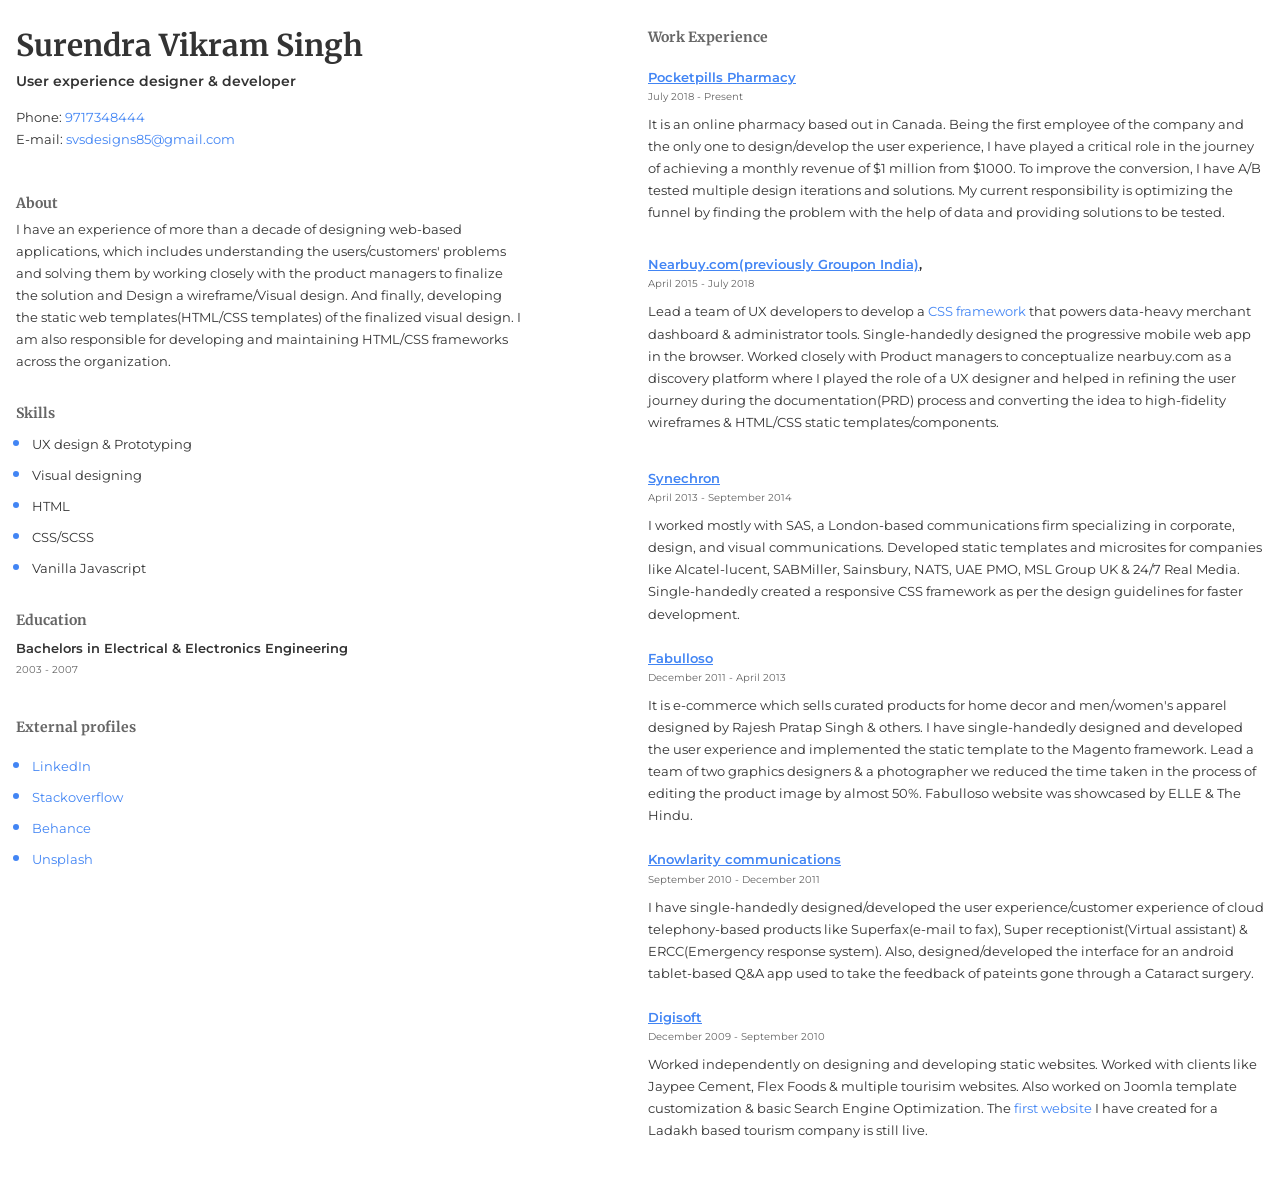
==== index.html @ 2b6efdc6 "filename change" ====
<!DOCTYPE html>
<html lang="en">
  <head>
    <meta charset="UTF-8">
    <meta http-equiv="X-UA-Compatible" content="IE=edge">
    <meta name="viewport" content="width=device-width, initial-scale=1.0">
    <title>Surendra Vikram Singh, UX Designer/Developer</title>
    <link rel="preconnect" href="https://fonts.googleapis.com">
    <link rel="preconnect" href="https://fonts.gstatic.com" crossorigin>
    <!-- <link href="https://fonts.googleapis.com/css2?family=Merriweather+Sans:wght@300;500;800&family=Merriweather:wght@300;400;700&display=swap" rel="stylesheet"> -->
    <link rel="preconnect" href="https://fonts.googleapis.com">
    <link rel="preconnect" href="https://fonts.googleapis.com">
    <link href="https://fonts.googleapis.com/css2?family=Merriweather:wght@300;400;700&family=Montserrat:wght@400;600;700&display=swap" rel="stylesheet">
    <link href="https://fonts.googleapis.com/icon?family=Material+Icons" rel="stylesheet">
    <link rel="stylesheet" href="styles/style.css" class="block">
  </head>

  <body class="">
    <div class="page-container">

      <!-- Content -->
      <main>
        <section>
          <div class="container full-height">
            <div class="row between-xs full-height">
              <div class="column column--xs-12 column--l-5">
                <div class="wrapper--vertical-l">
                  <h1 class="font-bold">Surendra Vikram Singh</h1>
                  <h2 class="h5 p font-medium margin-top-xs lineheight-default">User experience designer & developer</h2>
                  <address class="margin-top-m">
                    <small class="lineheight-default p">Phone: <a href="tel:9717348444">9717348444</a></small><br>
                    <small class="lineheight-default p">E-mail: <a href="mailto:svsdesigns85@gmail.com">svsdesigns85@gmail.com</a></small>
                  </address>
                </div>

                <div class="wrapper--content margin-top-s">
                  <h3 class="h5 font-bold color-light">About</h1>
                  <p class="margin-top-xs">I have an experience of more than a decade of designing web-based applications, which includes understanding the users/customers' problems and solving them by working closely with the product managers to finalize the solution and Design a wireframe/Visual design. And finally, developing the static web templates(HTML/CSS templates) of the finalized visual design. I am also responsible for developing and maintaining HTML/CSS frameworks across the organization.</p>
                </div>

                <!-- Skills -->
                <div class="wrapper--content margin-top-s">
                  <h3 class="h5 font-bold color-light">Skills</h1>
                  <ul class="list list--secondary">
                    <li class="p">UX design & Prototyping</li>
                    <li class="p">Visual designing</li>
                    <li class="p">HTML</li>
                    <li class="p">CSS/SCSS</li>
                    <li class="p">Vanilla Javascript</li>
                  </ul>
                </div>

                <!-- Education -->
                <div class="wrapper--content margin-top-s">
                  <h3 class="h5 font-bold color-light">Education</h1>

                  <div class="wrapper--vertical-s">
                    <h4 class="p font-medium">Bachelors in Electrical & Electronics Engineering</h4>
                    <p class="small color-light font-regular lineheight-default margin-top-xs">2003 - 2007</p>
                  </div>
                </div>

                <!-- Education -->
                <div class="wrapper--content margin-top-s">
                  <h3 class="h5 font-bold color-light">External profiles</h1>

                  <div class="wrapper--vertical-s">
                    <ul class="list list--secondary">
                      <li class="p"><a href="https://www.linkedin.com/in/svsdesigns/" target="__blank">LinkedIn</a></li>
                      <li class="p"><a href="https://stackoverflow.com/users/1160568/svs" target="__blank">Stackoverflow</a></li>
                      <li class="p"><a href="https://www.behance.net/svsdesigns" target="__blank">Behance</a></li>
                      <li class="p"><a href="https://unsplash.com/@svsdesigns" target="__blank">Unsplash</a></li>
                    </ul>
                  </div>
                </div>
                
              </div>
              <div class="column column--xs-12 column--l-6">
                <div class="wrapper--content margin-top-l">
                  <h3 class="h5 font-bold color-light">Work Experience</h1>
                </div>

                <!-- Pocketpills -->
                <div class="wrapper--vertical-s">
                  <h4 class="p font-medium"><a href="https://pocketpills.com" target="_blank" class="txt-underline">Pocketpills Pharmacy</a><br><i class="small color-light font-regular lineheight-default">July 2018 - Present</i></h4>
                  <p class="margin-top-s">It is an online pharmacy based out in Canada. Being the first employee of the company and the only one to design/develop the user experience, I have played a critical role in the journey of achieving a monthly revenue of $1 million from $1000. To improve the conversion, I have A/B tested multiple design iterations and solutions. My current responsibility is optimizing the funnel by finding the problem with the help of data and providing solutions to be tested. </p>
                </div>

                <!-- Nearbuy -->
                <div class="wrapper--vertical-l">
                  <h4 class="p font-medium"><a href="https://www.nearbuy.com/" target="_blank" class="txt-underline">Nearbuy.com(previously Groupon India)</a>, <br><i class="small color-light font-regular lineheight-default">April 2015 - July 2018</i></h4>
                  <p class="margin-top-s">Lead a team of UX developers to develop a <a href="http://design.nearbuytools.com/phantom/v2/index.html" target="_blank">CSS framework</a> that powers data-heavy merchant dashboard & administrator tools. Single-handedly designed the progressive mobile web app in the browser. Worked closely with Product managers to conceptualize nearbuy.com as a discovery platform where I played the role of a UX designer and helped in refining the user journey during the documentation(PRD) process and converting the idea to high-fidelity wireframes & HTML/CSS static templates/components.</p>
                </div>

                <!-- Synechron -->
                <div class="wrapper--vertical-m">
                  <h4 class="p font-medium"><a href="https://www.synechron.com/" target="_blank" class="txt-underline">Synechron</a><br><i class="small color-light font-regular lineheight-default">April 2013 - September 2014</i></h4>
                  <p class="margin-top-s">I worked mostly with SAS, a London-based communications firm specializing in corporate, design, and visual communications. Developed static templates and microsites for companies like Alcatel-lucent, SABMiller, Sainsbury, NATS, UAE PMO, MSL Group UK & 24/7 Real Media. Single-handedly created a responsive CSS framework as per the design guidelines for faster development.</p>
                </div>

                <!-- Fabulloso -->
                <div class="wrapper--vertical-m">
                  <h4 class="p font-medium"><a href="https://fabulloso.com/" target="_blank" class="txt-underline">Fabulloso</a><br><i class="small color-light font-regular lineheight-default">December 2011 - April 2013</i></h4>
                  <p class="margin-top-s">It is e-commerce which sells curated products for home decor and men/women's apparel designed by Rajesh Pratap Singh & others. I have single-handedly designed and developed the user experience and implemented the static template to the Magento framework. Lead a team of two graphics designers & a photographer we reduced the time taken in the process of editing the product image by almost 50%. Fabulloso website was showcased by ELLE & The Hindu.</p>
                </div>

                <!-- Knowlarity -->
                <div class="wrapper--vertical-m">
                  <h4 class="p font-medium"><a href="https://www.knowlarity.com/" target="_blank" class="txt-underline">Knowlarity communications</a><br><i class="small color-light font-regular lineheight-default">September 2010 - December 2011</i></h4>
                  <p class="margin-top-s">I have single-handedly designed/developed the user experience/customer experience of cloud telephony-based products like Superfax(e-mail to fax), Super receptionist(Virtual assistant) & ERCC(Emergency response system). Also, designed/developed the interface for an android tablet-based Q&A app used to take the feedback of pateints gone through a Cataract surgery.</p>
                </div>

                <!-- Digisoft -->
                <div class="wrapper--vertical-m">
                  <h4 class="p font-medium"><a href="https://digisoft.in/" target="_blank" class="txt-underline">Digisoft</a><br><i class="small color-light font-regular lineheight-default">December 2009 - September 2010</i></h4>
                  <p class="margin-top-s">Worked independently on designing and developing static websites. Worked with clients like Jaypee Cement, Flex Foods & multiple tourisim websites. Also worked on Joomla template customization & basic Search Engine Optimization. The <a href="http://www.mindruktrek.com/" target="_blank">first website</a> I have created for a Ladakh based tourism company is still live.</p>
                </div>


              </div>
            </div>
          </div>
        </section>
      </main>

      <!-- footer -->
      <footer></footer>
    </div>
  </body>
</html>
---- styles/style.css ----
@charset "UTF-8";
html, body, div, span, h1, h2, h3, h4, h5, h6, p, blockquote, a, address, em, img, small, strike, strong, sub, sup, tt, var, b, u, i, dl, dt, dd, ol, ul, li, fieldset, form, label, legend, table, caption, tbody, tfoot, thead, tr, th, td, article, aside, embed, figure, figcaption, footer, header, hgroup, menu, nav, section, summary, time, audio, video {
  margin: 0;
  padding: 0;
  border: 0;
  font-size: 100%;
  font: inherit;
  vertical-align: baseline;
}

article, aside, details, figcaption, figure, footer, header, hgroup, menu, nav, section {
  display: block;
}

table {
  border-collapse: collapse;
  border-spacing: 0;
}

.material-icons {
  font-family: "Material Icons";
  font-weight: normal;
  font-style: normal;
  font-size: 2.4rem;
  /* Preferred icon size */
  display: inline-block;
  line-height: 1;
  text-transform: none;
  letter-spacing: normal;
  word-wrap: normal;
  white-space: nowrap;
  direction: ltr;
  /* Support for all WebKit browsers. */
  -webkit-font-smoothing: antialiased;
  /* Support for Safari and Chrome. */
  text-rendering: optimizeLegibility;
  /* Support for Firefox. */
  -moz-osx-font-smoothing: grayscale;
  /* Support for IE. */
  font-feature-settings: "liga";
}

html {
  box-sizing: border-box;
  font-size: 62.5%;
  position: relative;
  min-height: 100%;
  scroll-behavior: smooth;
  overflow-x: hidden;
  -webkit-overflow-scrolling: touch;
}

@media only screen and (min-width: 320px) and (-webkit-min-device-pixel-ratio: 2) {
  html {
    font-size: 68.75%;
  }
}
@media only screen and (min-width: 375px) and (-webkit-min-device-pixel-ratio: 2) {
  html {
    font-size: 75%;
  }
}
@media only screen and (min-width: 1200px) and (-webkit-min-device-pixel-ratio: 2) {
  html {
    font-size: 84%;
  }
}
@media only screen and (min-width: 1200px) and (min-resolution: 192dpi) {
  html {
    font-size: 84%;
  }
}
@media only screen and (min-width: 1300px) {
  html {
    font-size: 84%;
  }
}
*, *:before, *:after {
  box-sizing: inherit;
}

body {
  -webkit-text-size-adjust: none;
  line-height: 1;
  text-rendering: optimizeLegibility;
  overflow-x: hidden;
  background-color: #fff;
  transition: all 0.3s ease;
  -webkit-overflow-scrolling: touch;
  color: #333;
}

a {
  text-decoration: none;
  color: #4285f4;
  cursor: pointer;
}
a:hover, a:focus, a:active {
  color: #666;
}

span {
  font-weight: inherit;
}

section + section {
  padding: 5.6rem 0 11.2rem;
}

@media only screen and (min-width: 768px) {
  section + section {
    padding: 11.2rem 0 11.2rem;
  }
}
button, .btn {
  background-color: transparent;
  font-family: "Montserrat", Arial, Helvetica, sans-serif;
  font-weight: 600;
  line-height: 1;
  border-radius: 500px;
  text-align: center;
  display: inline-flex;
  align-items: center;
  justify-content: center;
  white-space: nowrap;
  position: relative;
  border: 2px solid transparent;
  margin: 0;
  max-height: 4.8rem;
  border: 0.22rem solid transparent;
  color: #e0e5e9;
  padding: 0.8rem 1.6rem;
  font-size: 1.4rem;
  transition: all 0.16s ease-out;
}
button[disabled], button[disabled=disabled], button[disabled=true], .btn[disabled], .btn[disabled=disabled], .btn[disabled=true] {
  background-color: #ccc;
  color: #fff;
  cursor: not-allowed;
  box-shadow: none;
}
button[disabled]:hover, button[disabled=disabled]:hover, button[disabled=true]:hover, .btn[disabled]:hover, .btn[disabled=disabled]:hover, .btn[disabled=true]:hover {
  cursor: not-allowed;
}

button + button {
  margin-left: 0.8rem;
}

button, a {
  outline: 0;
  cursor: pointer;
}

button:hover, button:focus, button:active, .btn:hover, .btn:focus, .btn:active {
  background-color: #fff;
  color: #191718;
  box-shadow: 0 0 11px rgba(0, 0, 0, 0.22);
  transition: all 0.2s ease;
}

label, .label {
  font-family: "Montserrat", Arial, Helvetica, sans-serif;
  font-weight: 600;
  line-height: 2;
  font-size: 1.1rem;
}

input[type=text], input[type=number], input[type=tel], input[type=password], input[type=date], input[type=search], input[type=email], input[type=datetime-local], select, .select {
  font-family: "Montserrat", Arial, Helvetica, sans-serif;
  min-width: 35px;
  padding: 1rem 0.8rem 1rem 0.8rem;
  line-height: 1.4;
  background-color: rgba(255, 255, 255, 0.9);
  border-width: 2px;
  border-style: solid;
  border-radius: 0.4rem;
  vertical-align: middle;
  font-size: 1.5rem;
  font-weight: 600;
  letter-spacing: 0.04rem;
  -webkit-appearance: none;
  -moz-appearance: textfield;
  border-color: #999;
  outline: 0;
  -o-transition: border 0.15s ease-in;
  -ms-transition: border 0.15s ease-in;
  -moz-transition: border 0.15s ease-in;
  -webkit-transition: border 0.15s ease-in;
  transition: border 0.15s ease-in;
}
input[type=text]:focus, input[type=number]:focus, input[type=tel]:focus, input[type=password]:focus, input[type=date]:focus, input[type=search]:focus, input[type=email]:focus, input[type=datetime-local]:focus, select:focus, .select:focus {
  outline: 0;
  border-color: #191718;
  box-shadow: inset 0 0 0.4rem rgba(0, 0, 0, 0.2);
}
input[type=text][disabled], input[type=text][disabled=disabled], input[type=text][disabled=true], input[type=number][disabled], input[type=number][disabled=disabled], input[type=number][disabled=true], input[type=tel][disabled], input[type=tel][disabled=disabled], input[type=tel][disabled=true], input[type=password][disabled], input[type=password][disabled=disabled], input[type=password][disabled=true], input[type=date][disabled], input[type=date][disabled=disabled], input[type=date][disabled=true], input[type=search][disabled], input[type=search][disabled=disabled], input[type=search][disabled=true], input[type=email][disabled], input[type=email][disabled=disabled], input[type=email][disabled=true], input[type=datetime-local][disabled], input[type=datetime-local][disabled=disabled], input[type=datetime-local][disabled=true], select[disabled], select[disabled=disabled], select[disabled=true], .select[disabled], .select[disabled=disabled], .select[disabled=true] {
  color: #191718;
  background-color: #fff;
  border-color: #ccc;
  cursor: not-allowed;
}
input[type=text]::-webkit-input-placeholder, input[type=number]::-webkit-input-placeholder, input[type=tel]::-webkit-input-placeholder, input[type=password]::-webkit-input-placeholder, input[type=date]::-webkit-input-placeholder, input[type=search]::-webkit-input-placeholder, input[type=email]::-webkit-input-placeholder, input[type=datetime-local]::-webkit-input-placeholder, select::-webkit-input-placeholder, .select::-webkit-input-placeholder {
  /* Edge */
  color: #666;
  font-size: 1.1rem;
  font-family: "Montserrat", Arial, Helvetica, sans-serif;
  font-weight: 600;
  text-transform: none;
}
input[type=text]:-ms-input-placeholder, input[type=number]:-ms-input-placeholder, input[type=tel]:-ms-input-placeholder, input[type=password]:-ms-input-placeholder, input[type=date]:-ms-input-placeholder, input[type=search]:-ms-input-placeholder, input[type=email]:-ms-input-placeholder, input[type=datetime-local]:-ms-input-placeholder, select:-ms-input-placeholder, .select:-ms-input-placeholder {
  /* Internet Explorer 10-11 */
  color: #666;
  font-size: 1.1rem;
  font-family: "Montserrat", Arial, Helvetica, sans-serif;
  font-weight: 600;
  text-transform: none;
}
input[type=text]::placeholder, input[type=number]::placeholder, input[type=tel]::placeholder, input[type=password]::placeholder, input[type=date]::placeholder, input[type=search]::placeholder, input[type=email]::placeholder, input[type=datetime-local]::placeholder, select::placeholder, .select::placeholder {
  color: #666;
  font-size: 1.1rem;
  font-family: "Montserrat", Arial, Helvetica, sans-serif;
  font-weight: 400;
  text-transform: none;
  transform: translateY(-0.12rem);
}

input[type=number]::-webkit-inner-spin-button,
input[type=number]::-webkit-outer-spin-button {
  -webkit-appearance: none;
}

input[type=number], input[type=tel] {
  -moz-appearance: textfield;
  font-family: "Montserrat", Arial, Helvetica, sans-serif;
  font-weight: 600;
}

select {
  background-image: url("https://fonts.gstatic.com/s/i/materialicons/arrow_drop_down/v15/24px.svg");
  background-repeat: no-repeat;
  background-position: calc(100% - 0.8rem) center;
}

textarea {
  font-family: "Merriweather", "Times New Roman", serif;
  border-width: 2px;
  border-style: solid;
  border-radius: 0.4rem;
  font-size: 1.3rem;
  padding: 1rem 0.8rem 1rem 0.8rem;
}
textarea:focus {
  outline: 0;
  border-color: #191718;
  box-shadow: inset 0 0 0.4rem rgba(0, 0, 0, 0.2);
}

/*

//Base Styles


b, strong {
  font-weight: $font-bold;
}

input[type="checkbox"], input[type="radio"] {
  margin: 0;
}

input[disabled] {
  background-color: $color-disable;
  pointer-events: none;
}

input[readonly] {
  &:focus {
    outline: 0;
  }
}

a[href^=tel] { color: inherit; text-decoration: none;}

address {
  font-size: 1.1em;
  font-weight: $font-regular;
}*/
ol {
  padding-left: 1.5rem;
}

ul {
  list-style-type: disc;
  list-style-position: outside;
  padding-left: 1.6rem;
  margin-left: 0rem;
}

li {
  font-size: 1.3rem;
  font-weight: 300;
  line-height: 1.7;
  margin-top: 0.4rem;
}
li::marker {
  font-size: 1.4em;
  color: #f3d849;
}
li:first-child {
  padding-top: 0;
}

/*dl {
  margin-bottom: 1.2em;
  &:last-child{
    margin-bottom: 0;
  }
}

table {
  width: 100%;
  margin-bottom: 0.6rem;
}

th {
  text-align: left;
  font-weight: $font-semibold;
  color: $color-dark;
  padding: 0.6rem 0;
  font-size: 1.2em;
}

th, td {
  border-bottom: 1px solid $color-border;
}

small {
  font-size: 1rem;
}

td {
  font-weight: $font-regular;
   padding: 1.2rem 0;
   font-size: 1.2em;
}

tr:last-child {
  td {
    border-bottom: 0;
  }
}

video {
  display: block;
}*/
.form-container {
  display: flex;
  flex-direction: column;
}
.form-container main {
  flex: 1 0 0%;
}
.form-container main > section {
  padding-top: 6.4rem;
  padding-bottom: 9.6rem;
}
@media screen and (min-width: 640px) {
  .form-container main > section {
    padding-bottom: 2.8rem;
  }
}
.form-container footer {
  padding: 0;
  position: fixed;
  bottom: 0;
  width: 100%;
  z-index: 4;
  box-shadow: 0 -1px 8px 1px rgba(0, 0, 0, 0.1);
}
@media screen and (min-width: 640px) {
  .form-container footer {
    position: static;
    box-shadow: none;
  }
}

.page-container--dashboard {
  background-color: #f9f4fb;
  min-height: 100vh;
}

.container {
  margin-right: auto;
  margin-left: auto;
  padding-right: 1.6rem;
  padding-left: 1.6rem;
}

.row {
  display: flex;
  flex-wrap: wrap;
  margin-right: -0.8rem;
  margin-left: -0.8rem;
}

.row--reverse {
  flex-direction: row-reverse;
}
.row--middle {
  align-items: center;
}
.row--nowrap {
  flex-wrap: nowrap;
}

.row--column-xs {
  flex-direction: column;
}
.row--column-xs > .column {
  width: 100%;
}
.row--grow-1 > .column:first-child {
  flex: 1 0 0%;
}
.row--grow-2 > .column:last-child {
  flex: 1 0 0%;
}

.column {
  box-sizing: border-box;
  flex: 0 0 auto;
  padding-right: 0.8rem;
  padding-left: 0.8rem;
}

.row, .column {
  font-size: 0;
  line-height: 1;
}

.row--gutter-half {
  margin-right: -0.4rem;
  margin-left: -0.4rem;
}
.row--gutter-half > .column {
  padding-right: 0.4rem;
  padding-left: 0.4rem;
}
.row--gutter-quarter {
  margin-right: -0.2rem;
  margin-left: -0.2rem;
}
.row--gutter-quarter > .column {
  padding-right: 0.2rem;
  padding-left: 0.2rem;
}

@media screen and (max-width: 320px) {
  .container {
    padding-right: 0.8rem;
    padding-left: 0.8rem;
  }
}
.wrapper {
  padding-right: 1.6rem;
  padding-left: 1.6rem;
}
.wrapper-half {
  padding-right: 0.8rem;
  padding-left: 0.8rem;
}
.wrapper-l {
  padding-right: 2.4rem;
  padding-left: 2.4rem;
}
.wrapper--vertical {
  padding-top: 1.6rem;
  padding-bottom: 1.6rem;
}
.wrapper--vertical-xs {
  padding-top: 0.4rem;
  padding-bottom: 0.4rem;
}
.wrapper--vertical-s {
  padding-top: 0.8rem;
  padding-bottom: 0.8rem;
}
.wrapper--vertical-m {
  padding-top: 1.2rem;
  padding-bottom: 1.2rem;
}
.wrapper--vertical-l {
  padding-top: 2.4rem;
  padding-bottom: 2.4rem;
}
.wrapper--vertical-xl {
  padding-top: 3.2rem;
  padding-bottom: 3.2rem;
}
.wrapper--vertical-xxl {
  padding-top: 4.8rem;
  padding-bottom: 4.8rem;
}
.wrapper--vertical-xxxl {
  padding-top: 6.4rem;
  padding-bottom: 6.4rem;
}
.wrapper--vertical-max {
  padding-top: 9.6rem;
  padding-bottom: 9.6rem;
}
.wrapper--content {
  padding-top: 1.2rem;
  padding-bottom: 1.2rem;
}
.wrapper--negative-h {
  margin-right: -1.6rem;
  margin-left: -1.6rem;
}

.column--xs {
  flex-grow: 1;
  flex-basis: 0;
  max-width: 100%;
}
.column--xs-1 {
  flex-basis: 8.33333333%;
  max-width: 8.33333333%;
}
.column--xs-2 {
  flex-basis: 16.66666667%;
  max-width: 16.66666667%;
}
.column--xs-3 {
  flex-basis: 25%;
  max-width: 25%;
}
.column--xs-4 {
  flex-basis: 33.33333333%;
  max-width: 33.33333333%;
}
.column--xs-5 {
  flex-basis: 41.66666667%;
  max-width: 41.66666667%;
}
.column--xs-6 {
  flex-basis: 50%;
  max-width: 50%;
}
.column--xs-7 {
  flex-basis: 58.33333333%;
  max-width: 58.33333333%;
}
.column--xs-8 {
  flex-basis: 66.66666667%;
  max-width: 66.66666667%;
}
.column--xs-9 {
  flex-basis: 75%;
  max-width: 75%;
}
.column--xs-10 {
  flex-basis: 83.33333333%;
  max-width: 83.33333333%;
}
.column--xs-11 {
  flex-basis: 91.66666667%;
  max-width: 91.66666667%;
}
.column--xs-12 {
  flex-basis: 100%;
  max-width: 100%;
}

.start-xs {
  justify-content: flex-start;
  text-align: start;
}

.center-xs {
  justify-content: center;
}

.end-xs {
  justify-content: flex-end;
  text-align: end;
}

.top-xs {
  align-items: flex-start;
}

.middle-xs {
  align-items: center;
}

.bottom-xs {
  align-items: flex-end;
}

.around-xs {
  justify-content: space-around;
}

.between-xs {
  justify-content: space-between;
}

.reverse-xs {
  flex-direction: row-reverse;
}

.first-xs {
  order: -1;
}

.last-xs {
  order: 1;
}

@media only screen and (min-width: 640px) {
  .row--column-s {
    flex-direction: column;
  }
  .row--column-s > .column {
    width: 100%;
  }
  .row--reset-s {
    flex-direction: row;
  }
  .row--reset-s > .column {
    width: auto;
  }

  .column--s {
    flex-grow: 1;
    flex-basis: 0;
    max-width: 100%;
  }
  .column--s-1 {
    flex-basis: 8.33333333%;
    max-width: 8.33333333%;
  }
  .column--s-2 {
    flex-basis: 16.66666667%;
    max-width: 16.66666667%;
  }
  .column--s-3 {
    flex-basis: 25%;
    max-width: 25%;
  }
  .column--s-4 {
    flex-basis: 33.33333333%;
    max-width: 33.33333333%;
  }
  .column--s-5 {
    flex-basis: 41.66666667%;
    max-width: 41.66666667%;
  }
  .column--s-6 {
    flex-basis: 50%;
    max-width: 50%;
  }
  .column--s-7 {
    flex-basis: 58.33333333%;
    max-width: 58.33333333%;
  }
  .column--s-8 {
    flex-basis: 66.66666667%;
    max-width: 66.66666667%;
  }
  .column--s-9 {
    flex-basis: 75%;
    max-width: 75%;
  }
  .column--s-10 {
    flex-basis: 83.33333333%;
    max-width: 83.33333333%;
  }
  .column--s-11 {
    flex-basis: 91.66666667%;
    max-width: 91.66666667%;
  }
  .column--s-12 {
    flex-basis: 100%;
    max-width: 100%;
  }

  .start-s {
    justify-content: flex-start;
    text-align: start;
  }

  .center-s {
    justify-content: center;
  }

  .end-s {
    justify-content: flex-end;
    text-align: end;
  }

  .top-s {
    align-items: flex-start;
  }

  .middle-s {
    align-items: center;
  }

  .bottom-s {
    align-items: flex-end;
  }

  .around-s {
    justify-content: space-around;
  }

  .between-s {
    justify-content: space-between;
  }

  .reverse-s {
    flex-direction: row-reverse;
  }

  .first-s {
    order: -1;
  }

  .last-s {
    order: 1;
  }
}
@media only screen and (min-width: 768px) {
  .row--column-m {
    flex-direction: column;
  }
  .row--column-m > .column {
    width: 100%;
  }
  .row--reset-m {
    flex-direction: row;
  }
  .row--reset-m > .column {
    width: auto;
  }

  .column--m {
    flex-grow: 1;
    flex-basis: 0;
    max-width: 100%;
  }
  .column--m-1 {
    flex-basis: 8.33333333%;
    max-width: 8.33333333%;
  }
  .column--m-2 {
    flex-basis: 16.66666667%;
    max-width: 16.66666667%;
  }
  .column--m-3 {
    flex-basis: 25%;
    max-width: 25%;
  }
  .column--m-4 {
    flex-basis: 33.33333333%;
    max-width: 33.33333333%;
  }
  .column--m-5 {
    flex-basis: 41.66666667%;
    max-width: 41.66666667%;
  }
  .column--m-6 {
    flex-basis: 50%;
    max-width: 50%;
  }
  .column--m-7 {
    flex-basis: 58.33333333%;
    max-width: 58.33333333%;
  }
  .column--m-8 {
    flex-basis: 66.66666667%;
    max-width: 66.66666667%;
  }
  .column--m-9 {
    flex-basis: 75%;
    max-width: 75%;
  }
  .column--m-10 {
    flex-basis: 83.33333333%;
    max-width: 83.33333333%;
  }
  .column--m-11 {
    flex-basis: 91.66666667%;
    max-width: 91.66666667%;
  }
  .column--m-12 {
    flex-basis: 100%;
    max-width: 100%;
  }

  .start-m {
    justify-content: flex-start;
    text-align: start;
  }

  .center-m {
    justify-content: center;
  }

  .end-m {
    justify-content: flex-end;
    text-align: end;
  }

  .top-m {
    align-items: flex-start;
  }

  .middle-m {
    align-items: center;
  }

  .bottom-m {
    align-items: flex-end;
  }

  .around-m {
    justify-content: space-around;
  }

  .between-m {
    justify-content: space-between;
  }

  .reverse-m {
    flex-direction: row-reverse;
  }

  .first-m {
    order: -1;
  }

  .last-m {
    order: 1;
  }
}
@media only screen and (min-width: 1024px) {
  .row--column-l {
    flex-direction: column;
  }
  .row--column-l > .column {
    width: 100%;
  }
  .row--reset-l {
    flex-direction: row;
  }
  .row--reset-l > .column {
    width: auto;
  }

  .container {
    max-width: 1366px;
  }

  .column--l {
    flex-grow: 1;
    flex-basis: 0;
    max-width: 100%;
  }
  .column--l-1 {
    flex-basis: 8.33333333%;
    max-width: 8.33333333%;
  }
  .column--l-2 {
    flex-basis: 16.66666667%;
    max-width: 16.66666667%;
  }
  .column--l-3 {
    flex-basis: 25%;
    max-width: 25%;
  }
  .column--l-4 {
    flex-basis: 33.33333333%;
    max-width: 33.33333333%;
  }
  .column--l-5 {
    flex-basis: 41.66666667%;
    max-width: 41.66666667%;
  }
  .column--l-6 {
    flex-basis: 50%;
    max-width: 50%;
  }
  .column--l-7 {
    flex-basis: 58.33333333%;
    max-width: 58.33333333%;
  }
  .column--l-8 {
    flex-basis: 66.66666667%;
    max-width: 66.66666667%;
  }
  .column--l-9 {
    flex-basis: 75%;
    max-width: 75%;
  }
  .column--l-10 {
    flex-basis: 83.33333333%;
    max-width: 83.33333333%;
  }
  .column--l-11 {
    flex-basis: 91.66666667%;
    max-width: 91.66666667%;
  }
  .column--l-12 {
    flex-basis: 100%;
    max-width: 100%;
  }

  .start-l {
    justify-content: flex-start;
    text-align: start;
  }

  .center-l {
    justify-content: center;
  }

  .end-l {
    justify-content: flex-end;
    text-align: end;
  }

  .top-l {
    align-items: flex-start;
  }

  .middle-l {
    align-items: center;
  }

  .bottom-l {
    align-items: flex-end;
  }

  .around-l {
    justify-content: space-around;
  }

  .between-l {
    justify-content: space-between;
  }

  .reverse-l {
    flex-direction: row-reverse;
  }

  .first-l {
    order: -1;
  }

  .last-l {
    order: 1;
  }
}
@media only screen and (min-width: 1170px) {
  .row--column-xl {
    flex-direction: column;
  }
  .row--column-xl > .column {
    width: 100%;
  }
  .row--reset-xl {
    flex-direction: row;
  }
  .row--reset-xl > .column {
    width: auto;
  }

  .container {
    max-width: 1366px;
  }

  .column--xl {
    flex-grow: 1;
    flex-basis: 0;
    max-width: 100%;
  }
  .column--xl-1 {
    flex-basis: 8.33333333%;
    max-width: 8.33333333%;
  }
  .column--xl-2 {
    flex-basis: 16.66666667%;
    max-width: 16.66666667%;
  }
  .column--xl-3 {
    flex-basis: 25%;
    max-width: 25%;
  }
  .column--xl-4 {
    flex-basis: 33.33333333%;
    max-width: 33.33333333%;
  }
  .column--xl-5 {
    flex-basis: 41.66666667%;
    max-width: 41.66666667%;
  }
  .column--xl-6 {
    flex-basis: 50%;
    max-width: 50%;
  }
  .column--xl-7 {
    flex-basis: 58.33333333%;
    max-width: 58.33333333%;
  }
  .column--xl-8 {
    flex-basis: 66.66666667%;
    max-width: 66.66666667%;
  }
  .column--xl-9 {
    flex-basis: 75%;
    max-width: 75%;
  }
  .column--xl-10 {
    flex-basis: 83.33333333%;
    max-width: 83.33333333%;
  }
  .column--xl-11 {
    flex-basis: 91.66666667%;
    max-width: 91.66666667%;
  }
  .column--xl-12 {
    flex-basis: 100%;
    max-width: 100%;
  }

  .start-xl {
    justify-content: flex-start;
    text-align: start;
  }

  .center-xl {
    justify-content: center;
  }

  .end-xl {
    justify-content: flex-end;
    text-align: end;
  }

  .top-xl {
    align-items: flex-start;
  }

  .middle-xl {
    align-items: center;
  }

  .bottom-xl {
    align-items: flex-end;
  }

  .around-xl {
    justify-content: space-around;
  }

  .between-xl {
    justify-content: space-between;
  }

  .reverse-xl {
    flex-direction: row-reverse;
  }

  .first-xl {
    order: -1;
  }

  .last-xl {
    order: 1;
  }
}
.row--nogutters {
  margin-right: 0;
  margin-left: 0;
}

.row--nogutters > .column {
  padding-right: 0;
  padding-left: 0;
}

.row--vertical-gutters {
  margin-top: -0.8rem;
  margin-bottom: -0.8rem;
}

.row--vertical-gutters > .column {
  padding-top: 0.8rem;
  padding-bottom: 0.8rem;
}

.container--m {
  max-width: 1024px;
}

.container--l {
  max-width: 1170px;
}

.container--xl {
  max-width: 1366px;
}

h1 {
  font-size: 3rem;
}

h2 {
  font-size: 2.8rem;
}

h3 {
  font-size: 2.4rem;
}

h4 {
  font-size: 1.6rem;
}

h5 {
  font-size: 1.4rem;
}

h6 {
  font-size: 1.3rem;
}

small {
  font-size: 1rem;
}

h1, h2, h3, h4, h5, h6, .h1, .h2, .h3, .h4, .h5, .h6 {
  line-height: 1.4;
}

h1, h2, h3, h4, h5, h6 {
  font-family: "Merriweather", "Times New Roman", serif;
  font-weight: 300;
}
h1.font-light, h2.font-light, h3.font-light, h4.font-light, h5.font-light, h6.font-light {
  font-weight: 100;
}
h1.font-regular, h2.font-regular, h3.font-regular, h4.font-regular, h5.font-regular, h6.font-regular {
  font-weight: 300;
}
h1.font-medium, h2.font-medium, h3.font-medium, h4.font-medium, h5.font-medium, h6.font-medium {
  font-weight: 400;
}
h1.font-bold, h2.font-bold, h3.font-bold, h4.font-bold, h5.font-bold, h6.font-bold {
  font-weight: 700;
}

p {
  font-family: "Montserrat", Arial, Helvetica, sans-serif;
  word-wrap: break-word;
  font-size: 1.3rem;
  line-height: 1.7;
}
p + p {
  margin-top: 0.8rem;
}

span {
  line-height: 1.7;
}

p, span, b, i, em, s, small, .small {
  font-family: "Montserrat", Arial, Helvetica, sans-serif;
}
p.font-light, span.font-light, b.font-light, i.font-light, em.font-light, s.font-light, small.font-light, .small.font-light {
  font-weight: 100;
}
p.font-regular, span.font-regular, b.font-regular, i.font-regular, em.font-regular, s.font-regular, small.font-regular, .small.font-regular {
  font-weight: 400;
}
p.font-medium, span.font-medium, b.font-medium, i.font-medium, em.font-medium, s.font-medium, small.font-medium, .small.font-medium {
  font-weight: 600;
}
p.font-bold, span.font-bold, b.font-bold, i.font-bold, em.font-bold, s.font-bold, small.font-bold, .small.font-bold {
  font-weight: 700;
}

b, strong {
  font-weight: bold;
}

.h1 {
  font-size: 3rem !important;
}

.h2 {
  font-size: 2.8rem !important;
}

.h3 {
  font-size: 2.4rem !important;
}

.h4 {
  font-size: 1.6rem !important;
}

.h5 {
  font-size: 1.4rem !important;
}

.h6 {
  font-size: 1.3rem !important;
}

.p {
  font-family: "Montserrat", Arial, Helvetica, sans-serif;
  font-weight: 400;
  font-size: 1.3rem;
}
.p.font-light {
  font-weight: 100;
}
.p.font-regular {
  font-weight: 400;
}
.p.font-medium {
  font-weight: 600;
}
.p.font-bold {
  font-weight: 700;
}

.small {
  font-size: 1rem !important;
}

.xsmall {
  font-size: 1rem !important;
}

.xxsmall {
  font-size: 0.9rem !important;
}

.q {
  quotes: "“" "”" "‘" "’";
  line-height: 1.9;
  font-family: "Merriweather", "Times New Roman", serif;
  font-weight: 300;
}
.q:before {
  content: open-quote;
  line-height: 0.2;
  font-size: 4rem;
  font-family: "Times New Roman", serif;
  font-weight: 700;
  display: inline-block;
  transform: translateY(140%);
  margin-right: 0.8rem;
  font-weight: bold;
}
.q:after {
  content: close-quote;
  line-height: 0.2;
  font-size: 4rem;
  font-family: "Times New Roman", serif;
  font-weight: 700;
  display: inline-block;
  transform: translateY(140%);
  margin-left: 0.8rem;
  font-weight: bold;
}

.process-loader {
  background-color: rgba(255, 255, 255, 0.76);
  position: fixed;
  width: 100%;
  height: 100%;
  top: 0;
  visibility: visible;
  opacity: 1;
  z-index: 9999;
  transition: all 0.25s ease 0.1s;
}

.loader,
.loader__figure {
  position: absolute;
  top: 50%;
  left: 50%;
  -webkit-transform: translate(-50%, -50%);
  -moz-transform: translate(-50%, -50%);
  -ms-transform: translate(-50%, -50%);
  -o-transform: translate(-50%, -50%);
  transform: translate(-50%, -50%);
}

.loader {
  overflow: visible;
  padding-top: 2em;
  height: 0;
  width: 2em;
}

.loader__figure {
  height: 0;
  width: 0;
  box-sizing: border-box;
  border: 0 solid black;
  border-radius: 50%;
  -webkit-animation: loader-figure 1.15s infinite cubic-bezier(0.215, 0.61, 0.355, 1);
  -moz-animation: loader-figure 1.15s infinite cubic-bezier(0.215, 0.61, 0.355, 1);
  animation: loader-figure 1.15s infinite cubic-bezier(0.215, 0.61, 0.355, 1);
}

.loader__label {
  float: left;
  margin-left: 50%;
  text-shadow: 0 0 3px rgba(0, 0, 0, 0.2);
  -webkit-transform: translateX(-50%);
  -moz-transform: translateX(-50%);
  -ms-transform: translateX(-50%);
  -o-transform: translateX(-50%);
  transform: translateX(-50%);
  margin: 1.5rem 0 0 50%;
  font-size: 0.875em;
  letter-spacing: 0.1em;
  line-height: 1.5em;
  color: black;
  font-weight: bold;
  white-space: nowrap;
  -webkit-animation: loader-label 1.15s infinite cubic-bezier(0.215, 0.61, 0.355, 1);
  -moz-animation: loader-label 1.15s infinite cubic-bezier(0.215, 0.61, 0.355, 1);
  animation: loader-label 1.15s infinite cubic-bezier(0.215, 0.61, 0.355, 1);
}

@-webkit-keyframes loader-figure {
  0% {
    height: 0;
    width: 0;
    background-color: black;
  }
  29% {
    background-color: black;
  }
  30% {
    height: 3rem;
    width: 3rem;
    background-color: transparent;
    border-width: 1em;
    opacity: 1;
  }
  100% {
    height: 3rem;
    width: 3rem;
    border-width: 0;
    opacity: 0;
    background-color: transparent;
  }
}
@-moz-keyframes loader-figure {
  0% {
    height: 0;
    width: 0;
    background-color: black;
  }
  29% {
    background-color: black;
  }
  30% {
    height: 3rem;
    width: 3rem;
    background-color: transparent;
    border-width: 1em;
    opacity: 1;
  }
  100% {
    height: 3rem;
    width: 3rem;
    border-width: 0;
    opacity: 0;
    background-color: transparent;
  }
}
@keyframes loader-figure {
  0% {
    height: 0;
    width: 0;
    background-color: black;
  }
  29% {
    background-color: black;
  }
  30% {
    height: 3rem;
    width: 3rem;
    background-color: transparent;
    border-width: 1em;
    opacity: 1;
  }
  100% {
    height: 3rem;
    width: 3rem;
    border-width: 0;
    opacity: 0;
    background-color: transparent;
  }
}
@-webkit-keyframes loader-label {
  0% {
    opacity: 0.25;
  }
  30% {
    opacity: 1;
  }
  100% {
    opacity: 0.25;
  }
}
@-moz-keyframes loader-label {
  0% {
    opacity: 0.25;
  }
  30% {
    opacity: 1;
  }
  100% {
    opacity: 0.25;
  }
}
@keyframes loader-label {
  0% {
    opacity: 0.25;
  }
  30% {
    opacity: 1;
  }
  100% {
    opacity: 0.25;
  }
}
.progressbar {
  width: 100%;
  height: 0.4rem;
  background-color: #fff;
  box-shadow: inset 0 0 5px rgba(0, 0, 0, 0.1);
  overflow: hidden;
  margin-top: 0.2rem;
}
.progressbar__foreground {
  height: 100%;
  display: block;
  background-color: #4285f4;
}

.icon {
  display: inline-flex;
  justify-content: center;
  align-items: center;
  padding: 0.28em;
  border-radius: 50%;
  font-size: 2rem;
  min-width: 2rem;
  min-height: 2rem;
}
.icon .material-icons {
  font-size: 1em;
}
.icon--social {
  background-image: url(https://static.pocketpills.com/phil/images/homepage/icon-social.svg);
  background-repeat: no-repeat;
  background-size: 100% auto;
  border-radius: 0;
  transform: scale(1);
  transition: transform 0.2s ease;
}
.icon--social:hover {
  transform: scale(1.1);
  transition: transform 0.2s ease;
}
.icon--xs {
  font-size: 0.8rem;
  min-width: 0.8rem;
  min-height: 0.8rem;
}
.icon--xs.icon--instagram {
  background-position: left -0.8rem;
}
.icon--xs.icon--linkedin {
  background-position: left -0.8rem;
}
.icon--xs.icon--youtube {
  background-position: left -0.8rem;
}
.icon--s {
  font-size: 1.6rem;
  min-width: 1.6rem;
  min-height: 1.6rem;
}
.icon--s.icon--instagram {
  background-position: left -1.6rem;
}
.icon--s.icon--linkedin {
  background-position: left -3.2rem;
}
.icon--s.icon--youtube {
  background-position: left -4.8rem;
}
.icon--m {
  font-size: 2.4rem;
  min-width: 2.4rem;
  min-height: 2.4rem;
}
.icon--m.icon--instagram {
  background-position: left -2.4rem;
}
.icon--m.icon--linkedin {
  background-position: left -4.8rem;
}
.icon--m.icon--youtube {
  background-position: left -7.2rem;
}
.icon--l {
  font-size: 3.2rem;
  min-width: 3.2rem;
  min-height: 3.2rem;
}
.icon--l.icon--instagram {
  background-position: left -3.2rem;
}
.icon--l.icon--linkedin {
  background-position: left -6.4rem;
}
.icon--l.icon--youtube {
  background-position: left -9.6rem;
}
.icon--xl {
  font-size: 4.8rem;
  min-width: 4.8rem;
  min-height: 4.8rem;
}
.icon--xl.icon--instagram {
  background-position: left -4.8rem;
}
.icon--xl.icon--linkedin {
  background-position: left -4.8rem;
}
.icon--xl.icon--youtube {
  background-position: left -4.8rem;
}

button > .icon, button.icon {
  padding: 0.16em;
}

button > .icon {
  padding: 0 0.16em;
}

.header {
  position: fixed;
  top: 0;
  left: 0;
  width: 100%;
  box-shadow: 0 4px 8px rgba(0, 0, 0, 0.4);
  z-index: 4;
}
.header--primary {
  padding: 0.4rem 0;
  transform: translateY(-190%);
  transition: transform 0.2s ease;
  border-bottom: 0.4rem solid #4285f4;
}
@media only screen and (min-width: 1024px) {
  .header--primary {
    padding: 0;
  }
}
.header--primary.show {
  transform: translateY(0%);
  transition: transform 0.2s ease;
}
.header--secondary {
  box-shadow: 0 2px 5px rgba(0, 0, 0, 0.12);
}

footer {
  padding: 4rem 0 0;
}

.sidebar {
  position: fixed;
  width: 100%;
  height: 100%;
  top: 0;
  right: 0;
  z-index: 6;
  transform: translate3d(105%, 0, 0);
  opacity: 0;
  transition: opacity 0.2s linear 0.15s, transform 0s ease 0.4s;
}
.sidebar__backdrop {
  background-color: rgba(0, 0, 0, 0.9);
  width: 100%;
  height: 100%;
  padding-left: 0.8rem;
}
.sidebar__container {
  border-radius: 1.2rem 0 0 1.2rem;
  width: 100%;
  height: 100%;
  float: right;
  max-width: 40em;
  display: flex;
  flex-direction: column;
  transform: translate3d(105%, 0, 0);
  opacity: 0;
  transition: all 0.15s ease;
}
.sidebar__header {
  padding: 0.8rem 1.6rem;
  position: sticky;
  top: 0;
}
.sidebar__main {
  flex: 1 0 0%;
  overflow: auto;
  max-height: 100%;
}
.sidebar.show {
  transform: translate3d(0, 0, 0);
  opacity: 1;
  transition: opacity 0.1s linear, transform 0s linear;
}
.sidebar.show .sidebar__container {
  transform: translate3d(0, 0, 0);
  opacity: 1;
  transition: all 0.2s ease 0.15s;
}

.sidebar--signup .sidebar__backdrop {
  padding-left: 0;
}
.sidebar--signup .sidebar__container {
  border-radius: 0;
}
.sidebar--signup .sidebar__header {
  border-bottom: 1px solid #e0e0e0;
}

@media only screen and (min-width: 1024px) {
  .sidebar--static {
    position: fixed;
    right: 0;
    width: 100%;
    max-width: 36%;
    height: 100vh;
    z-index: 1;
    box-shadow: -1px 0 6px rgba(0, 0, 0, 0.02);
    transform: translate3d(0, 0, 0);
    opacity: 1;
    transition: opacity 0.1s linear, transform 0s linear;
  }
  .sidebar--static .sidebar__container {
    float: left;
    max-width: none;
    border-radius: 0;
    transform: translate3d(0, 0, 0);
    opacity: 1;
    transition: all 0.2s ease 0.15s;
  }
  .sidebar--static .sidebar__backdrop {
    padding-left: 0;
  }
}
label .icon, label ~ .icon {
  position: relative;
}
label .icon input[type=radio], label .icon input[type=checkbox], label ~ .icon input[type=radio], label ~ .icon input[type=checkbox] {
  cursor: pointer;
  position: absolute;
  width: 100%;
  height: 100%;
  opacity: 0;
  z-index: 1;
  margin: 0;
}
label .icon [data-state], label ~ .icon [data-state] {
  opacity: 0;
  transition: opacity 0.16s ease;
}
label .icon .material-icons:last-child, label ~ .icon .material-icons:last-child {
  position: absolute;
  z-index: 0;
}
label .icon input[type=radio] ~ [data-state=unchecked], label .icon input[type=checkbox] ~ [data-state=unchecked], label ~ .icon input[type=radio] ~ [data-state=unchecked], label ~ .icon input[type=checkbox] ~ [data-state=unchecked] {
  opacity: 1;
  transition: opacity 0.3s ease;
}
label .icon input[type=radio]:checked ~ [data-state=checked], label .icon input[type=checkbox]:checked ~ [data-state=checked], label ~ .icon input[type=radio]:checked ~ [data-state=checked], label ~ .icon input[type=checkbox]:checked ~ [data-state=checked] {
  opacity: 1;
  transition: opacity 0.24s ease 0.12s;
}
label .icon input[type=radio]:checked ~ [data-state=unchecked], label .icon input[type=checkbox]:checked ~ [data-state=unchecked], label ~ .icon input[type=radio]:checked ~ [data-state=unchecked], label ~ .icon input[type=checkbox]:checked ~ [data-state=unchecked] {
  opacity: 0;
  transition: opacity 0.24s ease 0.12s;
}

.multiple-choice {
  display: inline-flex;
}
.multiple-choice + .multiple-choice {
  margin-left: 0.8rem;
}
.multiple-choice.block {
  margin-left: 0;
}
.multiple-choice > .wrapper, .multiple-choice > .wrapper-half {
  padding-left: 0.4rem;
}
.multiple-choice .row--nowrap > .column:nth-child(2) {
  flex: 1 0 0%;
}
.multiple-choice .column .icon {
  padding: 0.16rem 0.16rem 0.16rem;
}

nav > ul {
  padding-left: 0;
}
nav > ul > li {
  margin-top: 0;
}
nav .nav__element {
  font-family: "Montserrat", Arial, Helvetica, sans-serif;
  background-color: rgba(0, 0, 0, 0.1);
  color: #4285f4;
  border-radius: 0;
  text-align: left;
  display: block;
  padding: 1.6rem 0.8rem;
  font-size: 1.4rem;
  font-weight: 600;
  transition: all 0.12s ease-out;
}
nav .nav__element:hover {
  background-color: #f3d849;
  color: #191718;
  transition: all 0.12s ease;
}

.nav-primary {
  margin-right: 0.8rem;
}
.nav-primary .nav__element {
  font-size: 1.1rem;
  padding-left: 1.6rem;
  padding-right: 1.6rem;
  color: #e0e5e9;
  background-color: transparent;
  position: relative;
  font-weight: 600;
  height: 100%;
}
.nav-primary .nav__element:after {
  content: "";
  width: 40%;
  height: 0.2rem;
  display: block;
  position: absolute;
  left: 50%;
  top: 0;
  background-color: #f3d848;
  transform: translate(-50%, -110%);
  transition: all 0.16s ease;
}
.nav-primary .nav__element:hover, .nav-primary .nav__element:active, .nav-primary .nav__element:focus {
  background-color: transparent;
  color: #f3d849;
  text-shadow: 1px 1px 87px #f3d848;
}
.nav-primary .nav__element.active {
  border-radius: 200px;
  color: #f3d849;
  text-shadow: 1px 1px 87px #f3d848;
}
.nav-primary .nav__element.active:after {
  content: "";
  transform: translate(-50%, 0%);
  box-shadow: 0 0 32px #f3d848;
}

.nav-secondary li {
  margin-top: 0;
}
.nav-secondary .nav__element {
  font-size: 1.4rem;
  background-color: transparent;
  color: #191718;
  font-family: "Montserrat", Arial, Helvetica, sans-serif;
  font-weight: 500;
  text-align: left;
  padding: 1.4rem 1.6rem;
}
.nav-secondary .nav__element:last-child .nav__element {
  border-bottom: 0;
}
.nav-secondary .nav__element.active {
  border-left: 6px solid #000;
  background-color: #191718;
  color: #f3d849;
}
.nav-secondary__subnav .nav__element {
  font-family: "Montserrat", Arial, Helvetica, sans-serif;
  padding: 1.2rem 1.6rem;
  border: none;
}

.nav-tertiary .nav__element {
  background-color: transparent;
  color: #fff;
  padding: 0 0 1.6rem 0;
}
.nav-tertiary .nav__element:hover, .nav-tertiary .nav__element:active, .nav-tertiary .nav__element:focus {
  background-color: transparent;
  color: #f3d849;
}

.btn-sticky {
  position: fixed;
  left: 50%;
  bottom: 0;
  transform: translate3d(-50%, 110%, 0);
  z-index: 5;
  max-height: none;
  padding: 0;
  border: 0;
  min-width: 288px;
  box-shadow: 0 0.4rem 3.6rem 0.8rem rgba(0, 0, 0, 0.4), 0 0 1.6rem 0.2rem rgba(0, 0, 0, 0.3);
}
.btn-sticky.show {
  transform: translate3d(-50%, -3.2rem, 0);
}
.btn-sticky--home {
  border-radius: 1.2rem;
}
.tab {
  overflow: auto;
  display: flex;
  justify-content: space-between;
  width: 100%;
  margin: 0 auto;
}
@media only screen and (min-width: 1170px) {
  .tab {
    padding-right: 1.6rem;
    padding-left: 1.6rem;
  }
}
.tab button {
  border-radius: 0;
  margin: 0;
  position: relative;
  overflow: hidden;
  text-transform: capitalize;
}
.tab__item {
  position: relative;
  text-align: center;
  flex-grow: 1;
  padding: 1.3rem 1rem;
  white-space: nowrap;
  overflow: initial;
  display: flex;
  flex-direction: column;
  align-items: center;
  justify-content: center;
  font-weight: 700;
  opacity: 0.7;
  border-bottom: 3px solid transparent;
}
.tab__item--active {
  border-bottom-color: #191718;
  opacity: 1;
}
.tab__item:hover, .tab__item:active, .tab__item:focus {
  color: #191718;
  opacity: 1;
}
.tab__icon {
  font-size: 1.8rem;
  padding-bottom: 0.3rem;
  transition: all 0.25s ease-in;
}
.tab__desc {
  font-size: 1.2rem;
}

img.tab__icon {
  width: 1.8rem;
  opacity: 0.7;
  transition: none;
}

.tab__item--active img.tab__icon {
  opacity: 1;
}

.tab__item[disabled] {
  background-color: transparent;
}
.tab__item[disabled] .tab__icon {
  font-size: 1.2rem;
  color: rgba(255, 255, 255, 0.3);
}
.tab__item[disabled] .tab__desc {
  color: rgba(255, 255, 255, 0.66);
}

.accordian__content {
  display: none;
}
.accordian__item {
  border-top: 1px solid;
  padding: 2rem 0;
  position: relative;
  padding-right: 2.4rem;
  cursor: pointer;
}
.accordian__item:before {
  content: "\e5cf";
  font-family: "Material Icons";
  font-size: 2.4rem;
  width: 2.4rem;
  height: 2.4rem;
  display: block;
  position: absolute;
  right: 0;
  top: 1.8rem;
  line-height: 1;
  transform: rotate(0deg);
  transition: all 0.2s ease;
}
.accordian__item.open > .accordian__content {
  display: block;
}
.accordian__item.open:before {
  content: "\e5cf";
  transform: rotate(180deg);
  transition: all 0.2s ease;
}

/*Card Styles*/
.card {
  border-radius: 0.8rem;
}
.card__image {
  position: relative;
  overflow: hidden;
}
.card__image img {
  position: absolute;
  left: 0;
  top: 0;
  width: 100%;
  display: block;
}
.card__image--landscape {
  padding-top: 56.25%;
}
.card__image--portrait {
  padding-top: 177.78%;
}
.card__image--square {
  padding-top: 100%;
}

.card--pop {
  border: 1px solid #191718;
}
.card--basic {
  border: 1px solid #e0e0e0;
  background-color: #fff;
}
.card--clip {
  overflow: hidden;
}
.card--disabled {
  opacity: 0.5;
  cursor: not-allowed;
}
.card--disabled input {
  cursor: not-allowed !important;
}

.card--circle {
  padding-top: 100%;
  position: relative;
  overflow: hidden;
  border-radius: 50%;
  min-width: 40rem;
}
.card--circle__content {
  position: absolute;
  margin: -1.6rem;
  left: 0;
  top: 0;
  height: 100%;
  display: flex;
  align-items: center;
  justify-content: center;
  padding: 16%;
}

.is-clickable {
  cursor: pointer;
  outline: 0;
}
.is-clickable.card {
  transform: scale3d(1, 1, 1);
  transform-origin: center center;
  transition: all 0.2s ease;
}
.is-clickable.card:hover, .is-clickable.card:active, .is-clickable.card:focus {
  transform: scale3d(1.02, 1.02, 1.02);
  transition: all 0.2s ease;
}
.is-clickable.card.bg-brand-primary:hover, .is-clickable.card.bg-brand-secondary:hover, .is-clickable.card.bg-brand-tertiary:hover, .is-clickable.card.bg-white:hover, .is-clickable.card.bg-lightest:hover {
  box-shadow: 0 0 2.4rem rgba(0, 0, 0, 0.2);
}
.is-clickable.card--noscale {
  transform: scale3d(1, 1, 1) !important;
}
.is-clickable.card--noscale:hover {
  box-shadow: 0 0 0px 0.1rem rgba(0, 0, 0, 0.05), 0 0 6px 0rem rgba(0, 0, 0, 0.2) !important;
}

.card-list > .card {
  box-shadow: none;
  border-radius: 0;
  margin-top: 0;
  border-top: 1px solid #e0e0e0;
  position: relative;
}
.card-list > .card:first-child {
  border-top: 0;
}
.card-list > .card.is-clickable:hover, .card-list > .card.is-clickable:active, .card-list > .card.is-clickable:focus {
  background-color: #f3d849;
  color: #191718;
}
.card-list--borderless > .card {
  border-top: 0;
}
.card-list--borderless .card__content {
  padding-left: 0 !important;
  padding-right: 0 !important;
}
.card-list--dashed > .card {
  border-top-style: dashed;
}
.card-list--simple > .card {
  border: 1px solid #e0e0e0;
  border-radius: 0.8rem;
}
.card-list--simple > .card:first-child {
  border-top: 1px solid #e0e0e0;
}
.card-list--simple > .card + .card {
  margin-top: 0.8rem;
}
.card-list--half > .card {
  border: 0;
}
.card-list--half > .card:after {
  content: "";
  position: absolute;
  width: calc(100% - 2.4rem);
  display: block;
  border-top: 1px solid #f1f1f1;
  top: 0;
  left: 50%;
  transform: translateX(-50%);
}
.card-list--half > .card:first-child:after {
  content: "";
  border-top: 0;
}
.card-list--comfortable .card__content {
  padding: 1rem 0.8rem 1rem 0.8rem;
}
.card-list--cozy .card__content {
  padding: 0.6em 1.2em;
}
.card-list--compact .card__content {
  padding: 0.3em;
}
.card-list__active {
  color: #191718;
}

.card-list--collapse {
  height: 0px;
  min-height: 0px;
  overflow: hidden;
  transition: min-height 0.3s ease, height 0.1s ease 0.3s;
}

.card-list--collapse.open {
  height: auto;
  border-top: 1px solid #e0e0e0;
}

.card-list--coupon > .card {
  border-width: 1px;
  border-style: dashed;
  border-color: #4285f4;
  border-radius: 4px;
  margin: 0.6rem 0;
}
.card-list--coupon > .card:first-child {
  border-top-width: 1px;
  border-style: dashed;
  margin-top: 0;
}

.img-upload {
  border: 1px dashed #666;
  border-radius: 1.2rem;
  overflow: hidden;
  cursor: pointer;
  display: flex;
  align-items: center;
  justify-content: center;
  flex-direction: column;
  min-height: 16rem;
  position: relative;
}
.img-upload__action {
  text-align: center;
  padding: 1.8rem 0;
  text-align: center;
}
.img-upload__preview {
  position: relative;
  max-height: 16rem;
  min-height: 16rem;
  width: 100%;
}
.img-upload__preview img {
  display: block;
  position: absolute;
  max-width: 100%;
  max-height: 100%;
  height: 100%;
  left: 50%;
  top: 50%;
  transform: translate(-50%, -50%);
}
.img-upload__delete {
  position: absolute;
  border-radius: 4px 0 0 0;
  background-color: rgba(0, 0, 0, 0.5);
  right: 0;
  bottom: 0;
  padding: 0.6rem;
  color: #fff;
}
.img-upload input {
  position: absolute;
  width: 100%;
  height: 100%;
  top: 0;
  left: 0;
  opacity: 0;
  cursor: pointer;
}
.img-upload .material-icons {
  display: block;
  font-size: 1.8rem;
}
.img-upload label {
  display: block;
  margin-top: 1rem;
}

.img-upload--uploaded .img-upload__action {
  display: none;
}
.img-upload--uploaded .img-upload__preview {
  display: block;
}

/*
Utility styles
*/
strike, .strike {
  color: #666;
  font-weight: 100;
  font-size: 0.9em;
}

/*--------------------- Container */
.lineheight-reset {
  line-height: 1 !important;
}

.lineheight-default {
  line-height: 1.7 !important;
}

.lineheight-m {
  line-height: 1.4 !important;
}

.lineheight-l {
  line-height: 2 !important;
}

.top-reset {
  top: 0;
}

/*--------------------- Colors */
.color-brand-primary {
  color: #f3d849 !important;
}
.color-brand-secondary {
  color: #4285f4 !important;
}
.color-brand-tertiary {
  color: #191718 !important;
}
.color-dark {
  color: #191718 !important;
}
.color-darker {
  color: #333 !important;
}
.color-darkest {
  color: #191718 !important;
}
.color-light {
  color: #666 !important;
}
.color-lighter {
  color: #e0e0e0 !important;
}
.color-lightest {
  color: #e0e5e9 !important;
}
.color-black {
  color: #000 !important;
}
.color-white {
  color: #fff !important;
}
.color-success {
  color: #2E7D32;
}
.color-warning {
  color: #E6A200;
}
.color-error {
  color: #D82323;
}
.color-info {
  color: #666;
}
.color-link {
  color: #4285f4 !important;
}
.color-link:hover, .color-link:focus, .color-link:active {
  color: #666 !important;
}

.bg-transparent {
  background-color: rgba(0, 0, 0, 0) !important;
}
.bg-white {
  background-color: #fff !important;
  color: #191718;
}
.bg-brand-primary {
  background-color: #f3d849 !important;
  color: #191718;
}
.bg-brand-primary-light {
  background-color: #FFF6CE !important;
}
.bg-brand-secondary {
  background-color: #4285f4 !important;
  color: #fff;
}
.bg-brand-secondary-light {
  background-color: #BEDBFD !important;
}
.bg-brand-tertiary {
  background-color: #191718 !important;
  color: #e0e5e9;
}
.bg-brand-tertiary .color-light {
  color: #999999 !important;
}
.bg-lightest {
  background-color: #e0e5e9 !important;
  color: #191718;
}
.bg-dark {
  background-color: #191718 !important;
}
.bg-google {
  background-color: #4285f4 !important;
  color: #fff;
}
.bg-google .icon {
  background: url(https://static.pocketpills.com/webapp/rebrand/landing/icon-social.svg) no-repeat top;
  background-size: 100% auto;
  background-color: #fff;
}
.bg-dark--90 {
  background-color: rgba(0, 0, 0, 0.92);
  color: #e0e5e9;
}
.bg-dark--80 {
  background-color: rgba(0, 0, 0, 0.8);
  color: #e0e5e9;
}
.bg-dark--70 {
  background-color: rgba(0, 0, 0, 0.7);
  color: #e0e5e9;
}
.bg-dark--60 {
  background-color: rgba(0, 0, 0, 0.6);
  color: #e0e5e9;
}
.bg-dark--50 {
  background-color: rgba(0, 0, 0, 0.5);
  color: #e0e5e9;
}
.bg-dark--10 {
  background-color: rgba(0, 0, 0, 0.05);
  color: #191718;
}
.bg-light--10 {
  background-color: rgba(255, 255, 255, 0.1);
}
.bg-light--20 {
  background-color: rgba(255, 255, 255, 0.2);
}
.bg-light--30 {
  background-color: rgba(255, 255, 255, 0.3);
}
.bg-light--40 {
  background-color: rgba(255, 255, 255, 0.4);
}
.bg-light--50 {
  background-color: rgba(255, 255, 255, 0.5);
}

.bg-brand {
  background-image: url("https://static.pocketpills.com/phil/images/homepage/bg-logo.svg");
  background-size: contain;
  background-repeat: no-repeat;
  background-position: center center;
}
.bg-brand--right {
  background-position: right center;
}
.bg-brand--left {
  background-position: left center;
}

button.bg-brand-primary {
  border-color: #f3d849;
}
button.bg-brand-primary:hover, button.bg-brand-primary:focus, button.bg-brand-primary:active {
  background-color: #f3d849 !important;
  color: #191718 !important;
}
button.bg-brand-secondary {
  border-color: #4285f4;
}
button.bg-brand-secondary:hover, button.bg-brand-secondary:focus, button.bg-brand-secondary:active {
  background-color: #4285f4 !important;
  color: #fff !important;
}
button.bg-brand-tertiary {
  border-color: #191718;
}
button.bg-brand-tertiary:hover, button.bg-brand-tertiary:focus, button.bg-brand-tertiary:active {
  background-color: #191718 !important;
  color: #fff !important;
}
button.bg-google {
  border-color: #4285f4;
}
button.bg-google:hover, button.bg-google:focus, button.bg-google:active {
  color: #fff !important;
}
button.bg-google:hover .icon, button.bg-google:focus .icon, button.bg-google:active .icon {
  background-color: #e0e5e9;
}

@media (hover: hover) and (pointer: fine) {
  button.bg-brand-primary {
    border-color: #f3d849;
  }
  button.bg-brand-primary:hover, button.bg-brand-primary:focus, button.bg-brand-primary:active {
    background-color: #191718 !important;
    color: #f3d849 !important;
  }
  button.bg-brand-secondary {
    border-color: #4285f4;
  }
  button.bg-brand-secondary:hover, button.bg-brand-secondary:focus, button.bg-brand-secondary:active {
    background-color: #191718 !important;
    color: #4285f4 !important;
  }
  button.bg-brand-tertiary {
    border-color: #191718;
  }
  button.bg-brand-tertiary:hover, button.bg-brand-tertiary:focus, button.bg-brand-tertiary:active {
    background-color: #f3d849 !important;
    color: #191718 !important;
    border-color: #ffe660 !important;
  }
  button.bg-google {
    border-color: #4285f4;
  }
  button.bg-google:hover, button.bg-google:focus, button.bg-google:active {
    background-color: #fff !important;
    color: #191718 !important;
  }
  button.bg-google:hover .icon, button.bg-google:focus .icon, button.bg-google:active .icon {
    background-color: #e0e5e9;
  }
}
.bg-brand-primary button, .bg-brand-secondary button {
  background-color: #191718;
}
.bg-brand-primary button:hover, .bg-brand-primary button:focus, .bg-brand-primary button:active, .bg-brand-secondary button:hover, .bg-brand-secondary button:focus, .bg-brand-secondary button:active {
  background-color: #fff !important;
  border-color: #fff !important;
}

/*--------------------- Float Properties */
.flt-right {
  float: right;
}

.flt-left {
  float: left;
}

.txt-right {
  text-align: right;
}

.txt-left {
  text-align: left;
}

.txt-center {
  text-align: center;
}

/*--------------------- Divider */
.divider {
  border-width: 1px;
  border-color: #e0e0e0;
}
.divider--left {
  border-left-style: solid;
}
.divider--top {
  border-top-style: solid;
}
.divider--bottom {
  border-bottom-style: solid;
}
.divider--right {
  border-right-style: solid;
}
.divider--secondary {
  border-color: #f1f1f1;
}

.divider-dashed {
  border-width: 2px;
  border-style: dashed;
  border-color: inherit;
}
.divider-dashed--left {
  border-color: transparent;
  border-left-color: inherit;
}
.divider-dashed--top {
  border-color: transparent;
  border-top-color: inherit;
}
.divider-dashed--bottom {
  border-color: transparent;
  border-bottom-color: inherit;
}
.divider-dashed--right {
  border-color: transparent;
  border-right-color: inherit;
}
.divider-dashed--secondary {
  border-color: #f1f1f1;
}

.bg-brand-primary.divider, .bg-brand-primary .divider {
  border-color: rgba(0, 0, 0, 0.1);
}

.bg-brand-secondary.divider, .bg-brand-secondary .divider, .bg-brand-tertiary.divider, .bg-brand-tertiary .divider {
  border-color: rgba(255, 255, 255, 0.1);
}

/*--------------------- Text Sizes */
/*--------------------- Font Weight */
/*---------------------Text Style */
.txt-no-wrap {
  white-space: nowrap;
}
.txt-wrap-normal {
  white-space: normal;
}
.txt-uppercase {
  text-transform: uppercase;
}
.txt-capitalize {
  text-transform: capitalize !important;
}
.txt-lowercase {
  text-transform: lowercase !important;
}
.txt-defaultcase {
  text-transform: none !important;
}
.txt-first-uppercase:first-letter {
  text-transform: uppercase;
}
.txt-ellipsis {
  max-width: 20ch;
  white-space: nowrap;
  overflow: hidden;
  text-overflow: ellipsis;
  display: block;
}
.txt-underline {
  text-decoration: underline;
}
.txt-italic {
  font-style: italic;
}

/*--------------------- Display properties */
.block {
  display: block;
}

.inline-block {
  display: inline-block;
}

.relative {
  position: relative;
}

.v-center {
  position: relative;
  top: 50%;
  transform: translateY(-50%);
}

.h-center {
  position: relative;
  left: 50%;
  transform: translateX(-50%);
}

.hidden {
  display: none;
}

/*--------------------- List */
.list--comfortable li + li {
  padding-top: 1em;
}
.list--comfortable li {
  line-height: 1.5;
}
.list--cozy li + li {
  padding-top: 0.6em;
}
.list--compact li + li {
  padding-top: 0.3em;
}

.list--reset {
  list-style: none;
  padding-left: 0;
}

/*--------------------- Padding Reset */
.padding-reset {
  padding: 0 !important;
}
.padding-reset-l {
  padding-left: 0 !important;
}
.padding-reset-r {
  padding-right: 0 !important;
}
.padding-reset-t {
  padding-top: 0 !important;
}
.padding-reset-b {
  padding-bottom: 0 !important;
}

/*--------------------- Margin Reset */
.margin-reset {
  margin: 0 !important;
}
.margin-reset-l {
  margin-left: 0 !important;
}
.margin-reset-r {
  margin-right: 0 !important;
}
.margin-reset-t {
  margin-top: 0 !important;
}
.margin-reset-b {
  margin-bottom: 0 !important;
}

/*--------------------- Margin Top */
.margin-top-xs {
  margin-top: 0.4rem !important;
}
.margin-top-s {
  margin-top: 0.8rem !important;
}
.margin-top-m {
  margin-top: 1.2rem !important;
}
.margin-top-l {
  margin-top: 1.6rem !important;
}
.margin-top-xl {
  margin-top: 2.4rem !important;
}
.margin-top-xxl {
  margin-top: 3.2rem !important;
}
.margin-top-xxxl {
  margin-top: 6rem !important;
}

/*--------------------- Image */
.img-responsive {
  max-width: 100%;
  height: auto;
  width: 100%;
}

.img-responsive-v {
  max-height: 100%;
  height: 100%;
  width: auto;
}

img:not([src]) {
  opacity: 0;
}

/*--------------------- Overflow */
.overflow-auto {
  overflow: auto;
}

@media screen and (-ms-high-contrast: active) and (min-width: 768px), screen and (-ms-high-contrast: none) and (min-width: 768px) {
  .img-responsive {
    max-width: 100%;
    height: auto;
    width: auto;
  }
}
/*! Utilizes lazysizes - v5.2.2 for removing this class */
.lazyload {
  background-image: none !important;
}

@media only screen and (min-width: 320px) {
  .txt-right--xs {
    text-align: right;
  }

  .txt-left--xs {
    text-align: left;
  }

  .txt-center-xs {
    text-align: center;
  }
}
@media only screen and (min-width: 640px) {
  .txt-right--s {
    text-align: right;
  }

  .txt-left--s {
    text-align: left;
  }

  .txt-center-s {
    text-align: center;
  }
}
@media only screen and (min-width: 768px) {
  .txt-right--m {
    text-align: right;
  }

  .txt-left--m {
    text-align: left;
  }

  .txt-center-m {
    text-align: center;
  }
}
@media only screen and (min-width: 1024px) {
  .txt-right--l {
    text-align: right;
  }

  .txt-left--l {
    text-align: left;
  }

  .txt-center-l {
    text-align: center;
  }
}
.full-height {
  height: 100%;
  max-height: 100%;
}

.full-width {
  width: 100%;
  max-width: 100%;
}

@media only screen and (min-width: 320px) {
  .show-xs {
    display: block;
  }

  .hide-xs {
    display: none;
  }
}
@media only screen and (min-width: 640px) {
  .show-s {
    display: block;
  }

  .hide-s {
    display: none;
  }
}
@media only screen and (min-width: 768px) {
  .show-m {
    display: block;
  }

  .hide-m {
    display: none;
  }
}
@media only screen and (min-width: 1024px) {
  .show-l {
    display: block;
  }

  .hide-l {
    display: none;
  }
}
@media only screen and (min-width: 1170px) {
  .show-xl {
    display: block;
  }

  .hide-xl {
    display: none;
  }
}
.section {
  padding-top: 5.6rem;
  padding-bottom: 5.6rem;
}

.btn-inline {
  display: flex;
  align-items: center;
}

.btn__label + .icon, .icon + .btn__label {
  margin-left: 0.8rem;
}

.btn--text {
  padding: 0.8rem;
  border: 0;
  text-decoration: underline;
}
.btn--text:hover, .btn--text:active, .btn--text:focus {
  text-decoration: none;
  background-color: transparent;
  box-shadow: none;
}

.bg-brand-tertiary .btn--text, .bg-brand-secondary .btn--text {
  color: #fff;
}

.bg-white .btn--text, .bg-brand-primary .btn--text {
  color: #191718;
}

.btn--fab {
  border-radius: 50%;
  display: flex;
  text-align: center;
  justify-content: flex-end;
  width: 100%;
  position: fixed;
  bottom: 2.4rem;
  right: 1.6rem;
}
.btn--fab > button {
  color: #f3d849;
  padding: 0.8rem 0.67rem;
  display: flex;
  align-items: center;
  justify-content: center;
  box-shadow: 0 0px 8px rgba(0, 0, 0, 0.3);
  border-color: #f3d849;
}

.separator {
  padding: 1.6rem 0;
  display: flex;
  flex-direction: row;
  align-items: center;
  justify-content: center;
  font-size: 1.5rem;
  font-weight: 600;
  line-height: 1;
  padding: 2.4rem 0;
}
.separator:after, .separator:before {
  content: "";
  border-width: 1px;
  max-height: 2px;
  border-style: solid;
  display: block;
  opacity: 0.18;
  width: 30%;
}
.separator:before {
  content: "";
  margin-right: 0.8rem;
}
.separator:after {
  content: "";
  margin-left: 0.8rem;
}

/*--------------------- Margin Top */
.form-group + .form-group {
  margin-top: 0.8rem;
}

.form-group-s + .form-group-s {
  margin-top: 0.4rem;
}
.form-group-m + .form-group-m {
  margin-top: 1.2rem;
}
.form-group-l + .form-group-l {
  margin-top: 1.6rem;
}

.form-group[data-state] .form-group__msg {
  opacity: 0;
  margin-top: 0.3rem;
}
.form-group[data-state] .form-group__msg .icon {
  font-size: 1.2rem;
  min-width: 1.2rem;
  min-height: 1.2rem;
}
.form-group[data-state] [data-state-icon] {
  display: none;
}
.form-group[data-state=error] .form-group__msg, .form-group[data-state=success] .form-group__msg, .form-group[data-state=info] .form-group__msg, .form-group[data-state=warning] .form-group__msg {
  opacity: 1;
  color: #666;
}
.form-group[data-state=error] .form-group__msg {
  color: #D82323;
}
.form-group[data-state=error] [data-state-icon=error] {
  display: block;
}
.form-group[data-state=success] .form-group__msg {
  color: #2E7D32;
}
.form-group[data-state=success] [data-state-icon=success] {
  display: block;
}
.form-group[data-state=info] .form-group__msg {
  color: #666;
}
.form-group[data-state=info] [data-state-icon=info] {
  display: block;
}
.form-group[data-state=warning] .form-group__msg {
  color: #E6A200;
}
.form-group[data-state=warning] [data-state-icon=warning] {
  display: block;
}

.form-inline .form-inline__action, .form-inline .form-inline__suffix, .form-inline .form-inline__prefix {
  display: flex;
  align-items: center;
}
.form-inline .form-inline__action {
  cursor: pointer;
}
.form-inline--right .form-inline__action, .form-inline--right .form-inline__suffix {
  transform: translateX(-100%);
}
.form-inline--right input[type=text], .form-inline--right input[type=tel], .form-inline--right input[type=number] {
  padding-right: 4rem;
}
.form-inline--left .form-inline__action, .form-inline--left .form-inline__prefix {
  transform: translateX(100%);
}
.form-inline--left .form-inline__action > .icon, .form-inline--left .form-inline__prefix > .icon {
  margin-top: 1px;
}
.form-inline--left input[type=text], .form-inline--left input[type=tel], .form-inline--left input[type=number] {
  padding-left: 4.2rem;
}

.tag {
  display: inline-flex;
  align-items: center;
  padding: 0.56rem 1.2rem;
  border-radius: 1.6rem;
  font-size: 1rem;
  line-height: 1;
  font-family: "Montserrat", Arial, Helvetica, sans-serif;
  font-weight: 600;
}
.tag + .tag {
  margin-left: 0.8rem;
  margin-bottom: 0.8rem;
}

.list--secondary li::marker {
  color: #4285f4;
}

.list--tertiary li::marker {
  color: #191718;
}

.list--white li::marker {
  color: #fff;
}

.pull-right--xs {
  margin-right: -0.4rem;
}
.pull-right--s {
  margin-right: -0.8rem;
}
.pull-right--m {
  margin-right: -1.2rem;
}
.pull-right--l {
  margin-right: -1.6rem;
}
.pull-left--xs {
  margin-left: -0.4rem;
}
.pull-left--s {
  margin-left: -0.8rem;
}
.pull-left--m {
  margin-left: -1.2rem;
}
.pull-left--l {
  margin-left: -1.6rem;
}

.input-suggestion {
  position: relative;
}
.input-suggestion__list {
  position: absolute;
  left: 0;
  top: 100%;
  width: 100%;
  border-radius: 0 0 0.8rem 0.8rem;
  overflow: hidden;
  box-shadow: 0 1px 5px rgba(0, 0, 0, 0.1);
  z-index: 1;
  max-height: 30vh;
  overflow: auto;
}
.heading-style-bbottom:after {
  content: "";
  display: block;
  width: 3.2rem;
  height: 2px;
  background: #f3d849;
  position: relative;
  left: 50%;
  transform: translate(-50%, 0.8rem);
  box-shadow: 0px 0px 0 1px #efd12f;
  border: 0;
}

.layout-2-col {
  padding: 2.4rem 0;
}
.layout-2-col .img-container {
  margin-left: -1.6rem;
  margin-right: -1.6rem;
  overflow: hidden;
  border-radius: 0 3.6rem 3.6rem 0;
  transform: translateX(-1.6rem);
}

.layout-2-col div[class*=reverse-] .img-container {
  border-radius: 3.6rem 0 0 3.6rem;
  transform: translateX(1.6rem);
}

@media only screen and (min-width: 1024px) {
  .layout-2-col {
    padding: 3rem 0;
  }
  .layout-2-col .container {
    position: relative;
    max-width: 1920px;
  }
  .layout-2-col .img-container {
    margin-left: -1.6rem;
    margin-right: 0;
    transform: none;
  }
  .layout-2-col .img-container img {
    height: auto;
    max-height: 100%;
    width: auto;
  }

  .layout-2-col div[class*=reverse-] .img-container {
    margin-left: 0;
    margin-right: -1.6rem;
    transform: none;
  }
}
.flip-img {
  transform: scaleX(-1);
}

.cursor-pointer {
  cursor: pointer;
}

#day-light-toggle {
  color: #f3d849 !important;
}
#day-light-toggle .material-icons {
  opacity: 1;
}
#day-light-toggle:hover, #day-light-toggle:active, #day-light-toggle:focus {
  background-color: rgba(255, 255, 255, 0.2) !important;
}
#day-light-toggle:hover .material-icons, #day-light-toggle:active .material-icons, #day-light-toggle:focus .material-icons {
  opacity: 1;
}

.dark-icons img:last-child {
  display: none;
}
.dark-icons img:first-child {
  display: inline-block;
}

.dark {
  background-color: #191718;
  color: #bfbfbf;
  transition: all 0.3s ease;
}
.dark #day-light-toggle {
  color: #e0e5e9 !important;
}
.dark #day-light-toggle .material-icons {
  opacity: 0.8;
}
.dark .bg-light, .dark .bg-lightest, .dark [class*=bg-dark--] {
  background-color: rgba(0, 0, 0, 0.9) !important;
  color: #e0e5e9 !important;
}
.dark button, .dark .btn {
  background-color: rgba(255, 255, 255, 0.1);
}
.dark button:hover, .dark button:focus, .dark button:active, .dark .btn:hover, .dark .btn:focus, .dark .btn:active {
  background-color: #f3d849;
  color: #191718;
}
.dark .hero {
  color: #191718;
}
.dark .dark-icons img:last-child {
  display: inline-block;
}
.dark .dark-icons img:first-child {
  display: none;
}
.dark .color-light {
  color: #999999 !important;
}

@media screen and (max-width: 1024px) {
  .faq {
    background-image: none !important;
  }
}
.toastr {
  min-width: 260px;
  width: 100%;
  background-color: #191718;
  color: #f3d849;
  border-radius: 0.4rem;
  position: fixed;
  z-index: 8;
  left: 50%;
  bottom: 0;
  transform: translate3d(-50%, 200%, 0);
  box-shadow: 0 0 12px rgba(0, 0, 0, 0.5);
}
.toastr .material-icons:after {
  content: "info";
}
.toastr--success {
  background-color: #2E7D32;
  color: #fff;
}
.toastr--success .material-icons:after {
  content: "check";
}
.toastr--error {
  background-color: #D82323;
  color: #fff;
}
.toastr--error .material-icons:after {
  content: "report";
}
.toastr--warning {
  background-color: #E6A200;
  color: #191718;
}
.toastr--warning .material-icons:after {
  content: "warning";
}

.toastr.show {
  animation-name: chaukanna;
  animation-iteration-count: 1;
  animation-fill-mode: both;
  animation-duration: 0.2s;
  animation-delay: 0.25s;
}

@keyframes chaukanna {
  0% {
    opacity: 0;
    transform: translate3d(-50%, 110%, 0);
  }
  100% {
    opacity: 1;
    transform: translate3d(-50%, -6rem, 0);
  }
}
@-webkit-keyframes fadein {
  from {
    transform: translate3d(-50%, 110%, 0);
  }
  to {
    transform: translate3d(-50%, -5rem, 0);
  }
}
@keyframes fadein {
  from {
    transform: translate3d(-50%, 110%, 0);
    opacity: 0;
  }
  to {
    transform: translate3d(-50%, -5rem, 0);
    opacity: 1;
  }
}
@-webkit-keyframes fadeout {
  from {
    transform: translate3d(-50%, 110%, 0);
    opacity: 0;
  }
  to {
    transform: translate3d(-50%, -5rem, 0);
    opacity: 1;
  }
}
@keyframes fadeout {
  from {
    transform: translate3d(-50%, 110%, 0);
    opacity: 0;
  }
  to {
    transform: translate3d(-50%, -5rem, 0);
    opacity: 1;
  }
}

/*# sourceMappingURL=style.css.map */
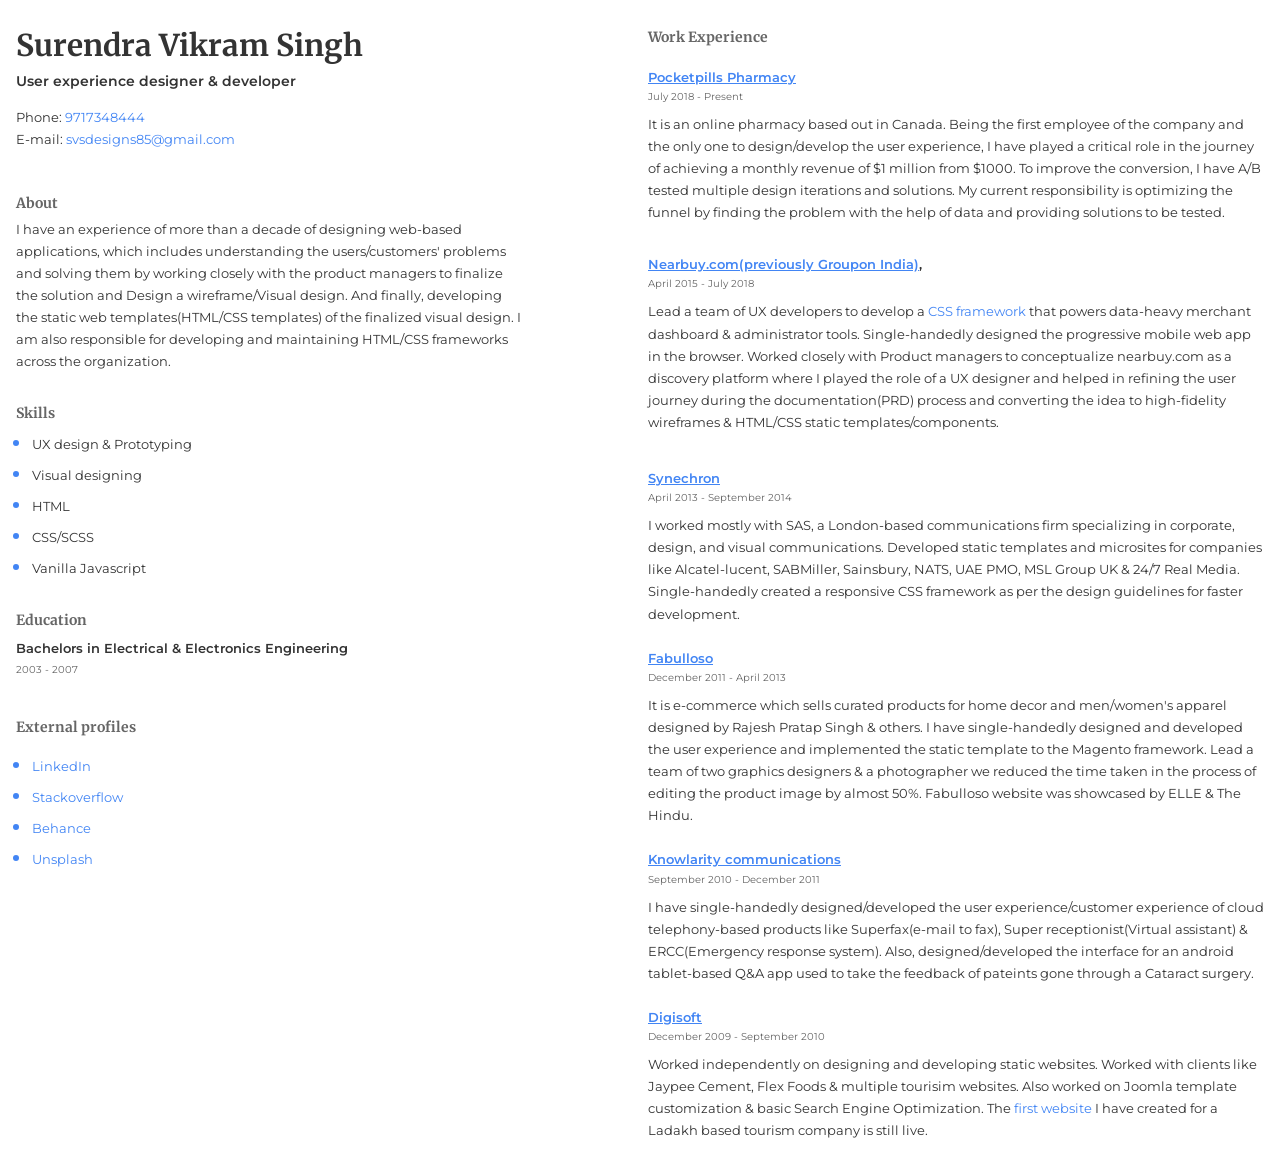
==== commit 51419c8b: "unwanted scss commented" ====
--- a/index.html
+++ b/index.html
@@ -7,11 +7,9 @@
     <title>Surendra Vikram Singh, UX Designer/Developer</title>
     <link rel="preconnect" href="https://fonts.googleapis.com">
     <link rel="preconnect" href="https://fonts.gstatic.com" crossorigin>
-    <!-- <link href="https://fonts.googleapis.com/css2?family=Merriweather+Sans:wght@300;500;800&family=Merriweather:wght@300;400;700&display=swap" rel="stylesheet"> -->
     <link rel="preconnect" href="https://fonts.googleapis.com">
     <link rel="preconnect" href="https://fonts.googleapis.com">
     <link href="https://fonts.googleapis.com/css2?family=Merriweather:wght@300;400;700&family=Montserrat:wght@400;600;700&display=swap" rel="stylesheet">
-    <link href="https://fonts.googleapis.com/icon?family=Material+Icons" rel="stylesheet">
     <link rel="stylesheet" href="styles/style.css" class="block">
   </head>
 
--- a/styles/style.css
+++ b/styles/style.css
@@ -1281,188 +1281,6 @@
   font-weight: bold;
 }
 
-.process-loader {
-  background-color: rgba(255, 255, 255, 0.76);
-  position: fixed;
-  width: 100%;
-  height: 100%;
-  top: 0;
-  visibility: visible;
-  opacity: 1;
-  z-index: 9999;
-  transition: all 0.25s ease 0.1s;
-}
-
-.loader,
-.loader__figure {
-  position: absolute;
-  top: 50%;
-  left: 50%;
-  -webkit-transform: translate(-50%, -50%);
-  -moz-transform: translate(-50%, -50%);
-  -ms-transform: translate(-50%, -50%);
-  -o-transform: translate(-50%, -50%);
-  transform: translate(-50%, -50%);
-}
-
-.loader {
-  overflow: visible;
-  padding-top: 2em;
-  height: 0;
-  width: 2em;
-}
-
-.loader__figure {
-  height: 0;
-  width: 0;
-  box-sizing: border-box;
-  border: 0 solid black;
-  border-radius: 50%;
-  -webkit-animation: loader-figure 1.15s infinite cubic-bezier(0.215, 0.61, 0.355, 1);
-  -moz-animation: loader-figure 1.15s infinite cubic-bezier(0.215, 0.61, 0.355, 1);
-  animation: loader-figure 1.15s infinite cubic-bezier(0.215, 0.61, 0.355, 1);
-}
-
-.loader__label {
-  float: left;
-  margin-left: 50%;
-  text-shadow: 0 0 3px rgba(0, 0, 0, 0.2);
-  -webkit-transform: translateX(-50%);
-  -moz-transform: translateX(-50%);
-  -ms-transform: translateX(-50%);
-  -o-transform: translateX(-50%);
-  transform: translateX(-50%);
-  margin: 1.5rem 0 0 50%;
-  font-size: 0.875em;
-  letter-spacing: 0.1em;
-  line-height: 1.5em;
-  color: black;
-  font-weight: bold;
-  white-space: nowrap;
-  -webkit-animation: loader-label 1.15s infinite cubic-bezier(0.215, 0.61, 0.355, 1);
-  -moz-animation: loader-label 1.15s infinite cubic-bezier(0.215, 0.61, 0.355, 1);
-  animation: loader-label 1.15s infinite cubic-bezier(0.215, 0.61, 0.355, 1);
-}
-
-@-webkit-keyframes loader-figure {
-  0% {
-    height: 0;
-    width: 0;
-    background-color: black;
-  }
-  29% {
-    background-color: black;
-  }
-  30% {
-    height: 3rem;
-    width: 3rem;
-    background-color: transparent;
-    border-width: 1em;
-    opacity: 1;
-  }
-  100% {
-    height: 3rem;
-    width: 3rem;
-    border-width: 0;
-    opacity: 0;
-    background-color: transparent;
-  }
-}
-@-moz-keyframes loader-figure {
-  0% {
-    height: 0;
-    width: 0;
-    background-color: black;
-  }
-  29% {
-    background-color: black;
-  }
-  30% {
-    height: 3rem;
-    width: 3rem;
-    background-color: transparent;
-    border-width: 1em;
-    opacity: 1;
-  }
-  100% {
-    height: 3rem;
-    width: 3rem;
-    border-width: 0;
-    opacity: 0;
-    background-color: transparent;
-  }
-}
-@keyframes loader-figure {
-  0% {
-    height: 0;
-    width: 0;
-    background-color: black;
-  }
-  29% {
-    background-color: black;
-  }
-  30% {
-    height: 3rem;
-    width: 3rem;
-    background-color: transparent;
-    border-width: 1em;
-    opacity: 1;
-  }
-  100% {
-    height: 3rem;
-    width: 3rem;
-    border-width: 0;
-    opacity: 0;
-    background-color: transparent;
-  }
-}
-@-webkit-keyframes loader-label {
-  0% {
-    opacity: 0.25;
-  }
-  30% {
-    opacity: 1;
-  }
-  100% {
-    opacity: 0.25;
-  }
-}
-@-moz-keyframes loader-label {
-  0% {
-    opacity: 0.25;
-  }
-  30% {
-    opacity: 1;
-  }
-  100% {
-    opacity: 0.25;
-  }
-}
-@keyframes loader-label {
-  0% {
-    opacity: 0.25;
-  }
-  30% {
-    opacity: 1;
-  }
-  100% {
-    opacity: 0.25;
-  }
-}
-.progressbar {
-  width: 100%;
-  height: 0.4rem;
-  background-color: #fff;
-  box-shadow: inset 0 0 5px rgba(0, 0, 0, 0.1);
-  overflow: hidden;
-  margin-top: 0.2rem;
-}
-.progressbar__foreground {
-  height: 100%;
-  display: block;
-  background-color: #4285f4;
-}
-
 .icon {
   display: inline-flex;
   justify-content: center;
@@ -1565,640 +1383,6 @@
 
 button > .icon {
   padding: 0 0.16em;
-}
-
-.header {
-  position: fixed;
-  top: 0;
-  left: 0;
-  width: 100%;
-  box-shadow: 0 4px 8px rgba(0, 0, 0, 0.4);
-  z-index: 4;
-}
-.header--primary {
-  padding: 0.4rem 0;
-  transform: translateY(-190%);
-  transition: transform 0.2s ease;
-  border-bottom: 0.4rem solid #4285f4;
-}
-@media only screen and (min-width: 1024px) {
-  .header--primary {
-    padding: 0;
-  }
-}
-.header--primary.show {
-  transform: translateY(0%);
-  transition: transform 0.2s ease;
-}
-.header--secondary {
-  box-shadow: 0 2px 5px rgba(0, 0, 0, 0.12);
-}
-
-footer {
-  padding: 4rem 0 0;
-}
-
-.sidebar {
-  position: fixed;
-  width: 100%;
-  height: 100%;
-  top: 0;
-  right: 0;
-  z-index: 6;
-  transform: translate3d(105%, 0, 0);
-  opacity: 0;
-  transition: opacity 0.2s linear 0.15s, transform 0s ease 0.4s;
-}
-.sidebar__backdrop {
-  background-color: rgba(0, 0, 0, 0.9);
-  width: 100%;
-  height: 100%;
-  padding-left: 0.8rem;
-}
-.sidebar__container {
-  border-radius: 1.2rem 0 0 1.2rem;
-  width: 100%;
-  height: 100%;
-  float: right;
-  max-width: 40em;
-  display: flex;
-  flex-direction: column;
-  transform: translate3d(105%, 0, 0);
-  opacity: 0;
-  transition: all 0.15s ease;
-}
-.sidebar__header {
-  padding: 0.8rem 1.6rem;
-  position: sticky;
-  top: 0;
-}
-.sidebar__main {
-  flex: 1 0 0%;
-  overflow: auto;
-  max-height: 100%;
-}
-.sidebar.show {
-  transform: translate3d(0, 0, 0);
-  opacity: 1;
-  transition: opacity 0.1s linear, transform 0s linear;
-}
-.sidebar.show .sidebar__container {
-  transform: translate3d(0, 0, 0);
-  opacity: 1;
-  transition: all 0.2s ease 0.15s;
-}
-
-.sidebar--signup .sidebar__backdrop {
-  padding-left: 0;
-}
-.sidebar--signup .sidebar__container {
-  border-radius: 0;
-}
-.sidebar--signup .sidebar__header {
-  border-bottom: 1px solid #e0e0e0;
-}
-
-@media only screen and (min-width: 1024px) {
-  .sidebar--static {
-    position: fixed;
-    right: 0;
-    width: 100%;
-    max-width: 36%;
-    height: 100vh;
-    z-index: 1;
-    box-shadow: -1px 0 6px rgba(0, 0, 0, 0.02);
-    transform: translate3d(0, 0, 0);
-    opacity: 1;
-    transition: opacity 0.1s linear, transform 0s linear;
-  }
-  .sidebar--static .sidebar__container {
-    float: left;
-    max-width: none;
-    border-radius: 0;
-    transform: translate3d(0, 0, 0);
-    opacity: 1;
-    transition: all 0.2s ease 0.15s;
-  }
-  .sidebar--static .sidebar__backdrop {
-    padding-left: 0;
-  }
-}
-label .icon, label ~ .icon {
-  position: relative;
-}
-label .icon input[type=radio], label .icon input[type=checkbox], label ~ .icon input[type=radio], label ~ .icon input[type=checkbox] {
-  cursor: pointer;
-  position: absolute;
-  width: 100%;
-  height: 100%;
-  opacity: 0;
-  z-index: 1;
-  margin: 0;
-}
-label .icon [data-state], label ~ .icon [data-state] {
-  opacity: 0;
-  transition: opacity 0.16s ease;
-}
-label .icon .material-icons:last-child, label ~ .icon .material-icons:last-child {
-  position: absolute;
-  z-index: 0;
-}
-label .icon input[type=radio] ~ [data-state=unchecked], label .icon input[type=checkbox] ~ [data-state=unchecked], label ~ .icon input[type=radio] ~ [data-state=unchecked], label ~ .icon input[type=checkbox] ~ [data-state=unchecked] {
-  opacity: 1;
-  transition: opacity 0.3s ease;
-}
-label .icon input[type=radio]:checked ~ [data-state=checked], label .icon input[type=checkbox]:checked ~ [data-state=checked], label ~ .icon input[type=radio]:checked ~ [data-state=checked], label ~ .icon input[type=checkbox]:checked ~ [data-state=checked] {
-  opacity: 1;
-  transition: opacity 0.24s ease 0.12s;
-}
-label .icon input[type=radio]:checked ~ [data-state=unchecked], label .icon input[type=checkbox]:checked ~ [data-state=unchecked], label ~ .icon input[type=radio]:checked ~ [data-state=unchecked], label ~ .icon input[type=checkbox]:checked ~ [data-state=unchecked] {
-  opacity: 0;
-  transition: opacity 0.24s ease 0.12s;
-}
-
-.multiple-choice {
-  display: inline-flex;
-}
-.multiple-choice + .multiple-choice {
-  margin-left: 0.8rem;
-}
-.multiple-choice.block {
-  margin-left: 0;
-}
-.multiple-choice > .wrapper, .multiple-choice > .wrapper-half {
-  padding-left: 0.4rem;
-}
-.multiple-choice .row--nowrap > .column:nth-child(2) {
-  flex: 1 0 0%;
-}
-.multiple-choice .column .icon {
-  padding: 0.16rem 0.16rem 0.16rem;
-}
-
-nav > ul {
-  padding-left: 0;
-}
-nav > ul > li {
-  margin-top: 0;
-}
-nav .nav__element {
-  font-family: "Montserrat", Arial, Helvetica, sans-serif;
-  background-color: rgba(0, 0, 0, 0.1);
-  color: #4285f4;
-  border-radius: 0;
-  text-align: left;
-  display: block;
-  padding: 1.6rem 0.8rem;
-  font-size: 1.4rem;
-  font-weight: 600;
-  transition: all 0.12s ease-out;
-}
-nav .nav__element:hover {
-  background-color: #f3d849;
-  color: #191718;
-  transition: all 0.12s ease;
-}
-
-.nav-primary {
-  margin-right: 0.8rem;
-}
-.nav-primary .nav__element {
-  font-size: 1.1rem;
-  padding-left: 1.6rem;
-  padding-right: 1.6rem;
-  color: #e0e5e9;
-  background-color: transparent;
-  position: relative;
-  font-weight: 600;
-  height: 100%;
-}
-.nav-primary .nav__element:after {
-  content: "";
-  width: 40%;
-  height: 0.2rem;
-  display: block;
-  position: absolute;
-  left: 50%;
-  top: 0;
-  background-color: #f3d848;
-  transform: translate(-50%, -110%);
-  transition: all 0.16s ease;
-}
-.nav-primary .nav__element:hover, .nav-primary .nav__element:active, .nav-primary .nav__element:focus {
-  background-color: transparent;
-  color: #f3d849;
-  text-shadow: 1px 1px 87px #f3d848;
-}
-.nav-primary .nav__element.active {
-  border-radius: 200px;
-  color: #f3d849;
-  text-shadow: 1px 1px 87px #f3d848;
-}
-.nav-primary .nav__element.active:after {
-  content: "";
-  transform: translate(-50%, 0%);
-  box-shadow: 0 0 32px #f3d848;
-}
-
-.nav-secondary li {
-  margin-top: 0;
-}
-.nav-secondary .nav__element {
-  font-size: 1.4rem;
-  background-color: transparent;
-  color: #191718;
-  font-family: "Montserrat", Arial, Helvetica, sans-serif;
-  font-weight: 500;
-  text-align: left;
-  padding: 1.4rem 1.6rem;
-}
-.nav-secondary .nav__element:last-child .nav__element {
-  border-bottom: 0;
-}
-.nav-secondary .nav__element.active {
-  border-left: 6px solid #000;
-  background-color: #191718;
-  color: #f3d849;
-}
-.nav-secondary__subnav .nav__element {
-  font-family: "Montserrat", Arial, Helvetica, sans-serif;
-  padding: 1.2rem 1.6rem;
-  border: none;
-}
-
-.nav-tertiary .nav__element {
-  background-color: transparent;
-  color: #fff;
-  padding: 0 0 1.6rem 0;
-}
-.nav-tertiary .nav__element:hover, .nav-tertiary .nav__element:active, .nav-tertiary .nav__element:focus {
-  background-color: transparent;
-  color: #f3d849;
-}
-
-.btn-sticky {
-  position: fixed;
-  left: 50%;
-  bottom: 0;
-  transform: translate3d(-50%, 110%, 0);
-  z-index: 5;
-  max-height: none;
-  padding: 0;
-  border: 0;
-  min-width: 288px;
-  box-shadow: 0 0.4rem 3.6rem 0.8rem rgba(0, 0, 0, 0.4), 0 0 1.6rem 0.2rem rgba(0, 0, 0, 0.3);
-}
-.btn-sticky.show {
-  transform: translate3d(-50%, -3.2rem, 0);
-}
-.btn-sticky--home {
-  border-radius: 1.2rem;
-}
-.tab {
-  overflow: auto;
-  display: flex;
-  justify-content: space-between;
-  width: 100%;
-  margin: 0 auto;
-}
-@media only screen and (min-width: 1170px) {
-  .tab {
-    padding-right: 1.6rem;
-    padding-left: 1.6rem;
-  }
-}
-.tab button {
-  border-radius: 0;
-  margin: 0;
-  position: relative;
-  overflow: hidden;
-  text-transform: capitalize;
-}
-.tab__item {
-  position: relative;
-  text-align: center;
-  flex-grow: 1;
-  padding: 1.3rem 1rem;
-  white-space: nowrap;
-  overflow: initial;
-  display: flex;
-  flex-direction: column;
-  align-items: center;
-  justify-content: center;
-  font-weight: 700;
-  opacity: 0.7;
-  border-bottom: 3px solid transparent;
-}
-.tab__item--active {
-  border-bottom-color: #191718;
-  opacity: 1;
-}
-.tab__item:hover, .tab__item:active, .tab__item:focus {
-  color: #191718;
-  opacity: 1;
-}
-.tab__icon {
-  font-size: 1.8rem;
-  padding-bottom: 0.3rem;
-  transition: all 0.25s ease-in;
-}
-.tab__desc {
-  font-size: 1.2rem;
-}
-
-img.tab__icon {
-  width: 1.8rem;
-  opacity: 0.7;
-  transition: none;
-}
-
-.tab__item--active img.tab__icon {
-  opacity: 1;
-}
-
-.tab__item[disabled] {
-  background-color: transparent;
-}
-.tab__item[disabled] .tab__icon {
-  font-size: 1.2rem;
-  color: rgba(255, 255, 255, 0.3);
-}
-.tab__item[disabled] .tab__desc {
-  color: rgba(255, 255, 255, 0.66);
-}
-
-.accordian__content {
-  display: none;
-}
-.accordian__item {
-  border-top: 1px solid;
-  padding: 2rem 0;
-  position: relative;
-  padding-right: 2.4rem;
-  cursor: pointer;
-}
-.accordian__item:before {
-  content: "\e5cf";
-  font-family: "Material Icons";
-  font-size: 2.4rem;
-  width: 2.4rem;
-  height: 2.4rem;
-  display: block;
-  position: absolute;
-  right: 0;
-  top: 1.8rem;
-  line-height: 1;
-  transform: rotate(0deg);
-  transition: all 0.2s ease;
-}
-.accordian__item.open > .accordian__content {
-  display: block;
-}
-.accordian__item.open:before {
-  content: "\e5cf";
-  transform: rotate(180deg);
-  transition: all 0.2s ease;
-}
-
-/*Card Styles*/
-.card {
-  border-radius: 0.8rem;
-}
-.card__image {
-  position: relative;
-  overflow: hidden;
-}
-.card__image img {
-  position: absolute;
-  left: 0;
-  top: 0;
-  width: 100%;
-  display: block;
-}
-.card__image--landscape {
-  padding-top: 56.25%;
-}
-.card__image--portrait {
-  padding-top: 177.78%;
-}
-.card__image--square {
-  padding-top: 100%;
-}
-
-.card--pop {
-  border: 1px solid #191718;
-}
-.card--basic {
-  border: 1px solid #e0e0e0;
-  background-color: #fff;
-}
-.card--clip {
-  overflow: hidden;
-}
-.card--disabled {
-  opacity: 0.5;
-  cursor: not-allowed;
-}
-.card--disabled input {
-  cursor: not-allowed !important;
-}
-
-.card--circle {
-  padding-top: 100%;
-  position: relative;
-  overflow: hidden;
-  border-radius: 50%;
-  min-width: 40rem;
-}
-.card--circle__content {
-  position: absolute;
-  margin: -1.6rem;
-  left: 0;
-  top: 0;
-  height: 100%;
-  display: flex;
-  align-items: center;
-  justify-content: center;
-  padding: 16%;
-}
-
-.is-clickable {
-  cursor: pointer;
-  outline: 0;
-}
-.is-clickable.card {
-  transform: scale3d(1, 1, 1);
-  transform-origin: center center;
-  transition: all 0.2s ease;
-}
-.is-clickable.card:hover, .is-clickable.card:active, .is-clickable.card:focus {
-  transform: scale3d(1.02, 1.02, 1.02);
-  transition: all 0.2s ease;
-}
-.is-clickable.card.bg-brand-primary:hover, .is-clickable.card.bg-brand-secondary:hover, .is-clickable.card.bg-brand-tertiary:hover, .is-clickable.card.bg-white:hover, .is-clickable.card.bg-lightest:hover {
-  box-shadow: 0 0 2.4rem rgba(0, 0, 0, 0.2);
-}
-.is-clickable.card--noscale {
-  transform: scale3d(1, 1, 1) !important;
-}
-.is-clickable.card--noscale:hover {
-  box-shadow: 0 0 0px 0.1rem rgba(0, 0, 0, 0.05), 0 0 6px 0rem rgba(0, 0, 0, 0.2) !important;
-}
-
-.card-list > .card {
-  box-shadow: none;
-  border-radius: 0;
-  margin-top: 0;
-  border-top: 1px solid #e0e0e0;
-  position: relative;
-}
-.card-list > .card:first-child {
-  border-top: 0;
-}
-.card-list > .card.is-clickable:hover, .card-list > .card.is-clickable:active, .card-list > .card.is-clickable:focus {
-  background-color: #f3d849;
-  color: #191718;
-}
-.card-list--borderless > .card {
-  border-top: 0;
-}
-.card-list--borderless .card__content {
-  padding-left: 0 !important;
-  padding-right: 0 !important;
-}
-.card-list--dashed > .card {
-  border-top-style: dashed;
-}
-.card-list--simple > .card {
-  border: 1px solid #e0e0e0;
-  border-radius: 0.8rem;
-}
-.card-list--simple > .card:first-child {
-  border-top: 1px solid #e0e0e0;
-}
-.card-list--simple > .card + .card {
-  margin-top: 0.8rem;
-}
-.card-list--half > .card {
-  border: 0;
-}
-.card-list--half > .card:after {
-  content: "";
-  position: absolute;
-  width: calc(100% - 2.4rem);
-  display: block;
-  border-top: 1px solid #f1f1f1;
-  top: 0;
-  left: 50%;
-  transform: translateX(-50%);
-}
-.card-list--half > .card:first-child:after {
-  content: "";
-  border-top: 0;
-}
-.card-list--comfortable .card__content {
-  padding: 1rem 0.8rem 1rem 0.8rem;
-}
-.card-list--cozy .card__content {
-  padding: 0.6em 1.2em;
-}
-.card-list--compact .card__content {
-  padding: 0.3em;
-}
-.card-list__active {
-  color: #191718;
-}
-
-.card-list--collapse {
-  height: 0px;
-  min-height: 0px;
-  overflow: hidden;
-  transition: min-height 0.3s ease, height 0.1s ease 0.3s;
-}
-
-.card-list--collapse.open {
-  height: auto;
-  border-top: 1px solid #e0e0e0;
-}
-
-.card-list--coupon > .card {
-  border-width: 1px;
-  border-style: dashed;
-  border-color: #4285f4;
-  border-radius: 4px;
-  margin: 0.6rem 0;
-}
-.card-list--coupon > .card:first-child {
-  border-top-width: 1px;
-  border-style: dashed;
-  margin-top: 0;
-}
-
-.img-upload {
-  border: 1px dashed #666;
-  border-radius: 1.2rem;
-  overflow: hidden;
-  cursor: pointer;
-  display: flex;
-  align-items: center;
-  justify-content: center;
-  flex-direction: column;
-  min-height: 16rem;
-  position: relative;
-}
-.img-upload__action {
-  text-align: center;
-  padding: 1.8rem 0;
-  text-align: center;
-}
-.img-upload__preview {
-  position: relative;
-  max-height: 16rem;
-  min-height: 16rem;
-  width: 100%;
-}
-.img-upload__preview img {
-  display: block;
-  position: absolute;
-  max-width: 100%;
-  max-height: 100%;
-  height: 100%;
-  left: 50%;
-  top: 50%;
-  transform: translate(-50%, -50%);
-}
-.img-upload__delete {
-  position: absolute;
-  border-radius: 4px 0 0 0;
-  background-color: rgba(0, 0, 0, 0.5);
-  right: 0;
-  bottom: 0;
-  padding: 0.6rem;
-  color: #fff;
-}
-.img-upload input {
-  position: absolute;
-  width: 100%;
-  height: 100%;
-  top: 0;
-  left: 0;
-  opacity: 0;
-  cursor: pointer;
-}
-.img-upload .material-icons {
-  display: block;
-  font-size: 1.8rem;
-}
-.img-upload label {
-  display: block;
-  margin-top: 1rem;
-}
-
-.img-upload--uploaded .img-upload__action {
-  display: none;
-}
-.img-upload--uploaded .img-upload__preview {
-  display: block;
 }
 
 /*
@@ -3163,99 +2347,5 @@
     background-image: none !important;
   }
 }
-.toastr {
-  min-width: 260px;
-  width: 100%;
-  background-color: #191718;
-  color: #f3d849;
-  border-radius: 0.4rem;
-  position: fixed;
-  z-index: 8;
-  left: 50%;
-  bottom: 0;
-  transform: translate3d(-50%, 200%, 0);
-  box-shadow: 0 0 12px rgba(0, 0, 0, 0.5);
-}
-.toastr .material-icons:after {
-  content: "info";
-}
-.toastr--success {
-  background-color: #2E7D32;
-  color: #fff;
-}
-.toastr--success .material-icons:after {
-  content: "check";
-}
-.toastr--error {
-  background-color: #D82323;
-  color: #fff;
-}
-.toastr--error .material-icons:after {
-  content: "report";
-}
-.toastr--warning {
-  background-color: #E6A200;
-  color: #191718;
-}
-.toastr--warning .material-icons:after {
-  content: "warning";
-}
-
-.toastr.show {
-  animation-name: chaukanna;
-  animation-iteration-count: 1;
-  animation-fill-mode: both;
-  animation-duration: 0.2s;
-  animation-delay: 0.25s;
-}
-
-@keyframes chaukanna {
-  0% {
-    opacity: 0;
-    transform: translate3d(-50%, 110%, 0);
-  }
-  100% {
-    opacity: 1;
-    transform: translate3d(-50%, -6rem, 0);
-  }
-}
-@-webkit-keyframes fadein {
-  from {
-    transform: translate3d(-50%, 110%, 0);
-  }
-  to {
-    transform: translate3d(-50%, -5rem, 0);
-  }
-}
-@keyframes fadein {
-  from {
-    transform: translate3d(-50%, 110%, 0);
-    opacity: 0;
-  }
-  to {
-    transform: translate3d(-50%, -5rem, 0);
-    opacity: 1;
-  }
-}
-@-webkit-keyframes fadeout {
-  from {
-    transform: translate3d(-50%, 110%, 0);
-    opacity: 0;
-  }
-  to {
-    transform: translate3d(-50%, -5rem, 0);
-    opacity: 1;
-  }
-}
-@keyframes fadeout {
-  from {
-    transform: translate3d(-50%, 110%, 0);
-    opacity: 0;
-  }
-  to {
-    transform: translate3d(-50%, -5rem, 0);
-    opacity: 1;
-  }
-}
 
 /*# sourceMappingURL=style.css.map */
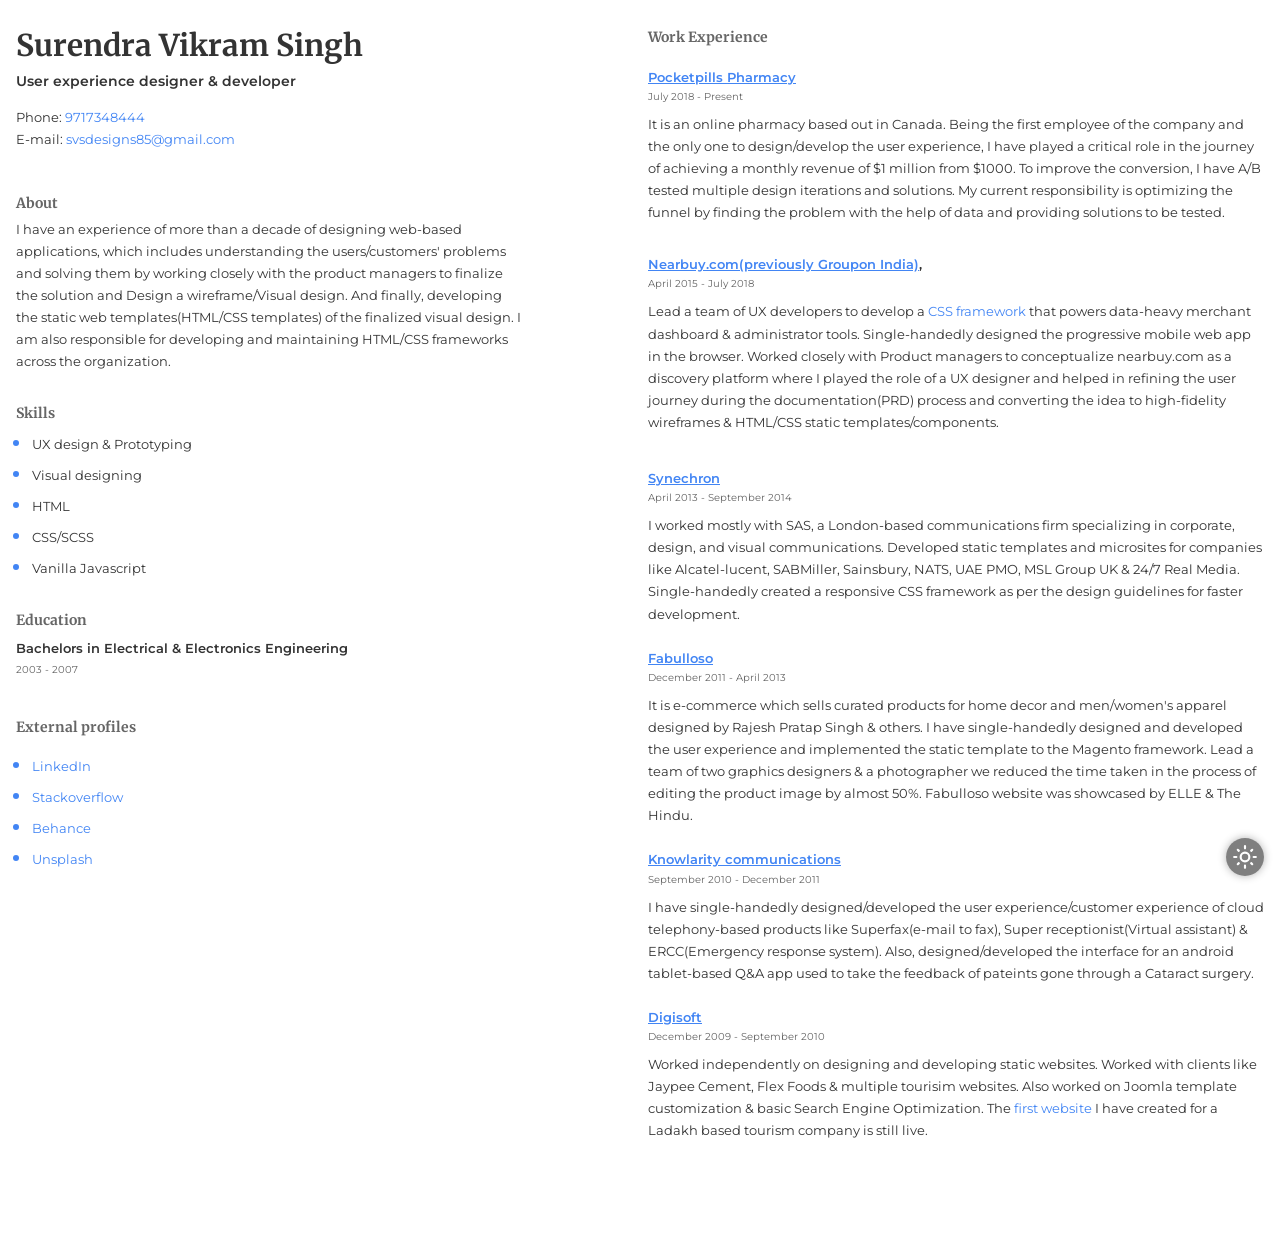
==== commit b3540f7d: "dark mode added" ====
--- a/index.html
+++ b/index.html
@@ -122,7 +122,20 @@
       </main>
 
       <!-- footer -->
-      <footer></footer>
+      <div class="btn--fab bg-dark--50">
+        <button id="day-light-toggle">
+          
+        </button>
+      </footer>
     </div>
+
+    <!-- Scripts -->
+    <script>
+      // Dark/light mode
+      var dayLightToogle = document.getElementById('day-light-toggle');
+      dayLightToogle.addEventListener('click', function(){
+        document.body.classList.toggle('dark');
+      });
+    </script>
   </body>
 </html>
--- a/styles/style.css
+++ b/styles/style.css
@@ -385,6 +385,10 @@
   }
 }
 
+.page-container {
+  padding-bottom: 10rem;
+}
+
 .page-container--dashboard {
   background-color: #f9f4fb;
   min-height: 100vh;
@@ -1281,110 +1285,6 @@
   font-weight: bold;
 }
 
-.icon {
-  display: inline-flex;
-  justify-content: center;
-  align-items: center;
-  padding: 0.28em;
-  border-radius: 50%;
-  font-size: 2rem;
-  min-width: 2rem;
-  min-height: 2rem;
-}
-.icon .material-icons {
-  font-size: 1em;
-}
-.icon--social {
-  background-image: url(https://static.pocketpills.com/phil/images/homepage/icon-social.svg);
-  background-repeat: no-repeat;
-  background-size: 100% auto;
-  border-radius: 0;
-  transform: scale(1);
-  transition: transform 0.2s ease;
-}
-.icon--social:hover {
-  transform: scale(1.1);
-  transition: transform 0.2s ease;
-}
-.icon--xs {
-  font-size: 0.8rem;
-  min-width: 0.8rem;
-  min-height: 0.8rem;
-}
-.icon--xs.icon--instagram {
-  background-position: left -0.8rem;
-}
-.icon--xs.icon--linkedin {
-  background-position: left -0.8rem;
-}
-.icon--xs.icon--youtube {
-  background-position: left -0.8rem;
-}
-.icon--s {
-  font-size: 1.6rem;
-  min-width: 1.6rem;
-  min-height: 1.6rem;
-}
-.icon--s.icon--instagram {
-  background-position: left -1.6rem;
-}
-.icon--s.icon--linkedin {
-  background-position: left -3.2rem;
-}
-.icon--s.icon--youtube {
-  background-position: left -4.8rem;
-}
-.icon--m {
-  font-size: 2.4rem;
-  min-width: 2.4rem;
-  min-height: 2.4rem;
-}
-.icon--m.icon--instagram {
-  background-position: left -2.4rem;
-}
-.icon--m.icon--linkedin {
-  background-position: left -4.8rem;
-}
-.icon--m.icon--youtube {
-  background-position: left -7.2rem;
-}
-.icon--l {
-  font-size: 3.2rem;
-  min-width: 3.2rem;
-  min-height: 3.2rem;
-}
-.icon--l.icon--instagram {
-  background-position: left -3.2rem;
-}
-.icon--l.icon--linkedin {
-  background-position: left -6.4rem;
-}
-.icon--l.icon--youtube {
-  background-position: left -9.6rem;
-}
-.icon--xl {
-  font-size: 4.8rem;
-  min-width: 4.8rem;
-  min-height: 4.8rem;
-}
-.icon--xl.icon--instagram {
-  background-position: left -4.8rem;
-}
-.icon--xl.icon--linkedin {
-  background-position: left -4.8rem;
-}
-.icon--xl.icon--youtube {
-  background-position: left -4.8rem;
-}
-
-button > .icon, button.icon {
-  padding: 0.16em;
-}
-
-button > .icon {
-  padding: 0 0.16em;
-}
-
 /*
 Utility styles
 */
@@ -2035,19 +1935,27 @@
   display: flex;
   text-align: center;
   justify-content: flex-end;
-  width: 100%;
+  padding: 0.4rem;
   position: fixed;
   bottom: 2.4rem;
   right: 1.6rem;
+  box-shadow: 0 0px 8px rgba(0, 0, 0, 0.3);
 }
 .btn--fab > button {
+  background-image: url(/images/darkmode.svg);
+  background-repeat: no-repeat;
+  background-size: 100% auto;
+  width: 3rem;
+  height: 3rem;
   color: #f3d849;
-  padding: 0.8rem 0.67rem;
+  padding: 0.4rem 0.8rem;
   display: flex;
   align-items: center;
   justify-content: center;
-  box-shadow: 0 0px 8px rgba(0, 0, 0, 0.3);
-  border-color: #f3d849;
+}
+
+.dark .btn--fab > button {
+  background-position: center bottom;
 }
 
 .separator {
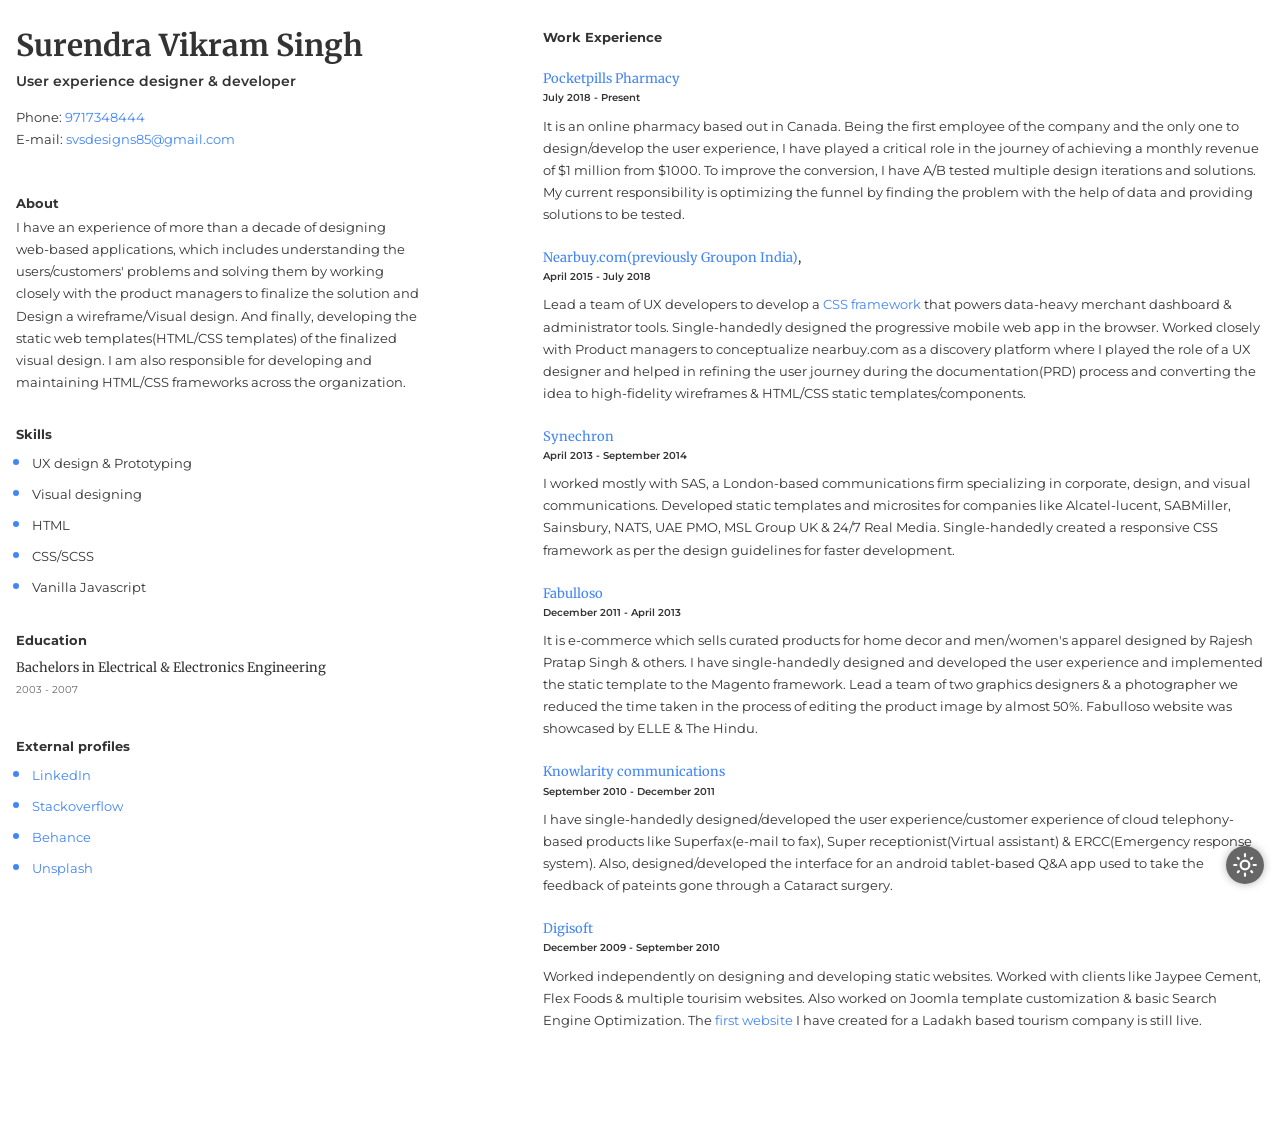
==== commit 70e9473a: "text fixes" ====
--- a/index.html
+++ b/index.html
@@ -21,7 +21,7 @@
         <section>
           <div class="container full-height">
             <div class="row between-xs full-height">
-              <div class="column column--xs-12 column--l-5">
+              <div class="column column--xs-12 column--l-4">
                 <div class="wrapper--vertical-l">
                   <h1 class="font-bold">Surendra Vikram Singh</h1>
                   <h2 class="h5 p font-medium margin-top-xs lineheight-default">User experience designer & developer</h2>
@@ -32,13 +32,13 @@
                 </div>
 
                 <div class="wrapper--content margin-top-s">
-                  <h3 class="h5 font-bold color-light">About</h1>
+                  <h3 class="h6 p font-bold">About</h1>
                   <p class="margin-top-xs">I have an experience of more than a decade of designing web-based applications, which includes understanding the users/customers' problems and solving them by working closely with the product managers to finalize the solution and Design a wireframe/Visual design. And finally, developing the static web templates(HTML/CSS templates) of the finalized visual design. I am also responsible for developing and maintaining HTML/CSS frameworks across the organization.</p>
                 </div>
 
                 <!-- Skills -->
                 <div class="wrapper--content margin-top-s">
-                  <h3 class="h5 font-bold color-light">Skills</h1>
+                  <h3 class="h6 p font-bold">Skills</h1>
                   <ul class="list list--secondary">
                     <li class="p">UX design & Prototyping</li>
                     <li class="p">Visual designing</li>
@@ -50,67 +50,65 @@
 
                 <!-- Education -->
                 <div class="wrapper--content margin-top-s">
-                  <h3 class="h5 font-bold color-light">Education</h1>
+                  <h3 class="h6 p font-bold">Education</h1>
 
                   <div class="wrapper--vertical-s">
-                    <h4 class="p font-medium">Bachelors in Electrical & Electronics Engineering</h4>
-                    <p class="small color-light font-regular lineheight-default margin-top-xs">2003 - 2007</p>
+                    <h4 class="h6 font-medium lineheight-default">Bachelors in Electrical & Electronics Engineering</h4>
+                    <p class="small color-light font-regular lineheight-m margin-top-xs">2003 - 2007</p>
                   </div>
                 </div>
 
                 <!-- Education -->
                 <div class="wrapper--content margin-top-s">
-                  <h3 class="h5 font-bold color-light">External profiles</h1>
+                  <h3 class="h6 p font-bold">External profiles</h1>
 
-                  <div class="wrapper--vertical-s">
                     <ul class="list list--secondary">
                       <li class="p"><a href="https://www.linkedin.com/in/svsdesigns/" target="__blank">LinkedIn</a></li>
                       <li class="p"><a href="https://stackoverflow.com/users/1160568/svs" target="__blank">Stackoverflow</a></li>
                       <li class="p"><a href="https://www.behance.net/svsdesigns" target="__blank">Behance</a></li>
                       <li class="p"><a href="https://unsplash.com/@svsdesigns" target="__blank">Unsplash</a></li>
                     </ul>
-                  </div>
                 </div>
                 
               </div>
-              <div class="column column--xs-12 column--l-6">
+              <div class="column column--xs-12 column--l-7">
                 <div class="wrapper--content margin-top-l">
-                  <h3 class="h5 font-bold color-light">Work Experience</h1>
+                  <h3 class="h6 p font-bold">Work Experience</h1>
                 </div>
 
                 <!-- Pocketpills -->
-                <div class="wrapper--vertical-s">
-                  <h4 class="p font-medium"><a href="https://pocketpills.com" target="_blank" class="txt-underline">Pocketpills Pharmacy</a><br><i class="small color-light font-regular lineheight-default">July 2018 - Present</i></h4>
+                <div class="wrapper--vertical-m">
+                  <h4 class="h6 font-medium"><a href="https://pocketpills.com" target="_blank">Pocketpills Pharmacy</a><br><i class="small font-medium lineheight-m">July 2018 - Present</i></h4>
                   <p class="margin-top-s">It is an online pharmacy based out in Canada. Being the first employee of the company and the only one to design/develop the user experience, I have played a critical role in the journey of achieving a monthly revenue of $1 million from $1000. To improve the conversion, I have A/B tested multiple design iterations and solutions. My current responsibility is optimizing the funnel by finding the problem with the help of data and providing solutions to be tested. </p>
                 </div>
 
                 <!-- Nearbuy -->
-                <div class="wrapper--vertical-l">
-                  <h4 class="p font-medium"><a href="https://www.nearbuy.com/" target="_blank" class="txt-underline">Nearbuy.com(previously Groupon India)</a>, <br><i class="small color-light font-regular lineheight-default">April 2015 - July 2018</i></h4>
+                <div class="wrapper--vertical-m">
+                  <h4 class="h6 font-medium"><a href="https://www.nearbuy.com/" target="_blank">Nearbuy.com(previously Groupon India)</a>, <br><i class="small font-medium lineheight-m">April 2015 - July 2018</i></h4>
                   <p class="margin-top-s">Lead a team of UX developers to develop a <a href="http://design.nearbuytools.com/phantom/v2/index.html" target="_blank">CSS framework</a> that powers data-heavy merchant dashboard & administrator tools. Single-handedly designed the progressive mobile web app in the browser. Worked closely with Product managers to conceptualize nearbuy.com as a discovery platform where I played the role of a UX designer and helped in refining the user journey during the documentation(PRD) process and converting the idea to high-fidelity wireframes & HTML/CSS static templates/components.</p>
                 </div>
 
                 <!-- Synechron -->
                 <div class="wrapper--vertical-m">
-                  <h4 class="p font-medium"><a href="https://www.synechron.com/" target="_blank" class="txt-underline">Synechron</a><br><i class="small color-light font-regular lineheight-default">April 2013 - September 2014</i></h4>
+                  <h4 class="h6 font-medium"><a href="https://www.synechron.com/" target="_blank">Synechron</a><br><i class="small font-medium lineheight-m">April 2013 - September 2014</i></h4>
                   <p class="margin-top-s">I worked mostly with SAS, a London-based communications firm specializing in corporate, design, and visual communications. Developed static templates and microsites for companies like Alcatel-lucent, SABMiller, Sainsbury, NATS, UAE PMO, MSL Group UK & 24/7 Real Media. Single-handedly created a responsive CSS framework as per the design guidelines for faster development.</p>
                 </div>
 
                 <!-- Fabulloso -->
                 <div class="wrapper--vertical-m">
-                  <h4 class="p font-medium"><a href="https://fabulloso.com/" target="_blank" class="txt-underline">Fabulloso</a><br><i class="small color-light font-regular lineheight-default">December 2011 - April 2013</i></h4>
+                  <h4 class="h6 font-medium"><a href="https://fabulloso.com/" target="_blank">Fabulloso</a><br><i class="small font-medium lineheight-m">December 2011 - April 2013</i></h4>
                   <p class="margin-top-s">It is e-commerce which sells curated products for home decor and men/women's apparel designed by Rajesh Pratap Singh & others. I have single-handedly designed and developed the user experience and implemented the static template to the Magento framework. Lead a team of two graphics designers & a photographer we reduced the time taken in the process of editing the product image by almost 50%. Fabulloso website was showcased by ELLE & The Hindu.</p>
                 </div>
 
                 <!-- Knowlarity -->
                 <div class="wrapper--vertical-m">
-                  <h4 class="p font-medium"><a href="https://www.knowlarity.com/" target="_blank" class="txt-underline">Knowlarity communications</a><br><i class="small color-light font-regular lineheight-default">September 2010 - December 2011</i></h4>
+                  <h4 class="h6 font-medium"><a href="https://www.knowlarity.com/" target="_blank">Knowlarity communications</a><br><i class="small font-medium lineheight-m">September 2010 - December 2011</i></h4>
                   <p class="margin-top-s">I have single-handedly designed/developed the user experience/customer experience of cloud telephony-based products like Superfax(e-mail to fax), Super receptionist(Virtual assistant) & ERCC(Emergency response system). Also, designed/developed the interface for an android tablet-based Q&A app used to take the feedback of pateints gone through a Cataract surgery.</p>
                 </div>
 
                 <!-- Digisoft -->
                 <div class="wrapper--vertical-m">
-                  <h4 class="p font-medium"><a href="https://digisoft.in/" target="_blank" class="txt-underline">Digisoft</a><br><i class="small color-light font-regular lineheight-default">December 2009 - September 2010</i></h4>
+                  <h4 class="h6 font-medium"><a href="https://digisoft.in/" target="_blank">Digisoft</a><br><i class="small font-medium lineheight-m">December 2009 - September 2010</i></h4>
                   <p class="margin-top-s">Worked independently on designing and developing static websites. Worked with clients like Jaypee Cement, Flex Foods & multiple tourisim websites. Also worked on Joomla template customization & basic Search Engine Optimization. The <a href="http://www.mindruktrek.com/" target="_blank">first website</a> I have created for a Ladakh based tourism company is still live.</p>
                 </div>
 
@@ -122,11 +120,11 @@
       </main>
 
       <!-- footer -->
-      <div class="btn--fab bg-dark--50">
+      <div class="btn--fab bg-dark--60">
         <button id="day-light-toggle">
           
         </button>
-      </footer>
+      </div>
     </div>
 
     <!-- Scripts -->
--- a/styles/style.css
+++ b/styles/style.css
@@ -1937,12 +1937,12 @@
   justify-content: flex-end;
   padding: 0.4rem;
   position: fixed;
-  bottom: 2.4rem;
+  bottom: 1.6rem;
   right: 1.6rem;
   box-shadow: 0 0px 8px rgba(0, 0, 0, 0.3);
 }
 .btn--fab > button {
-  background-image: url(/images/darkmode.svg);
+  background-image: url(../images/darkmode.svg);
   background-repeat: no-repeat;
   background-size: 100% auto;
   width: 3rem;
